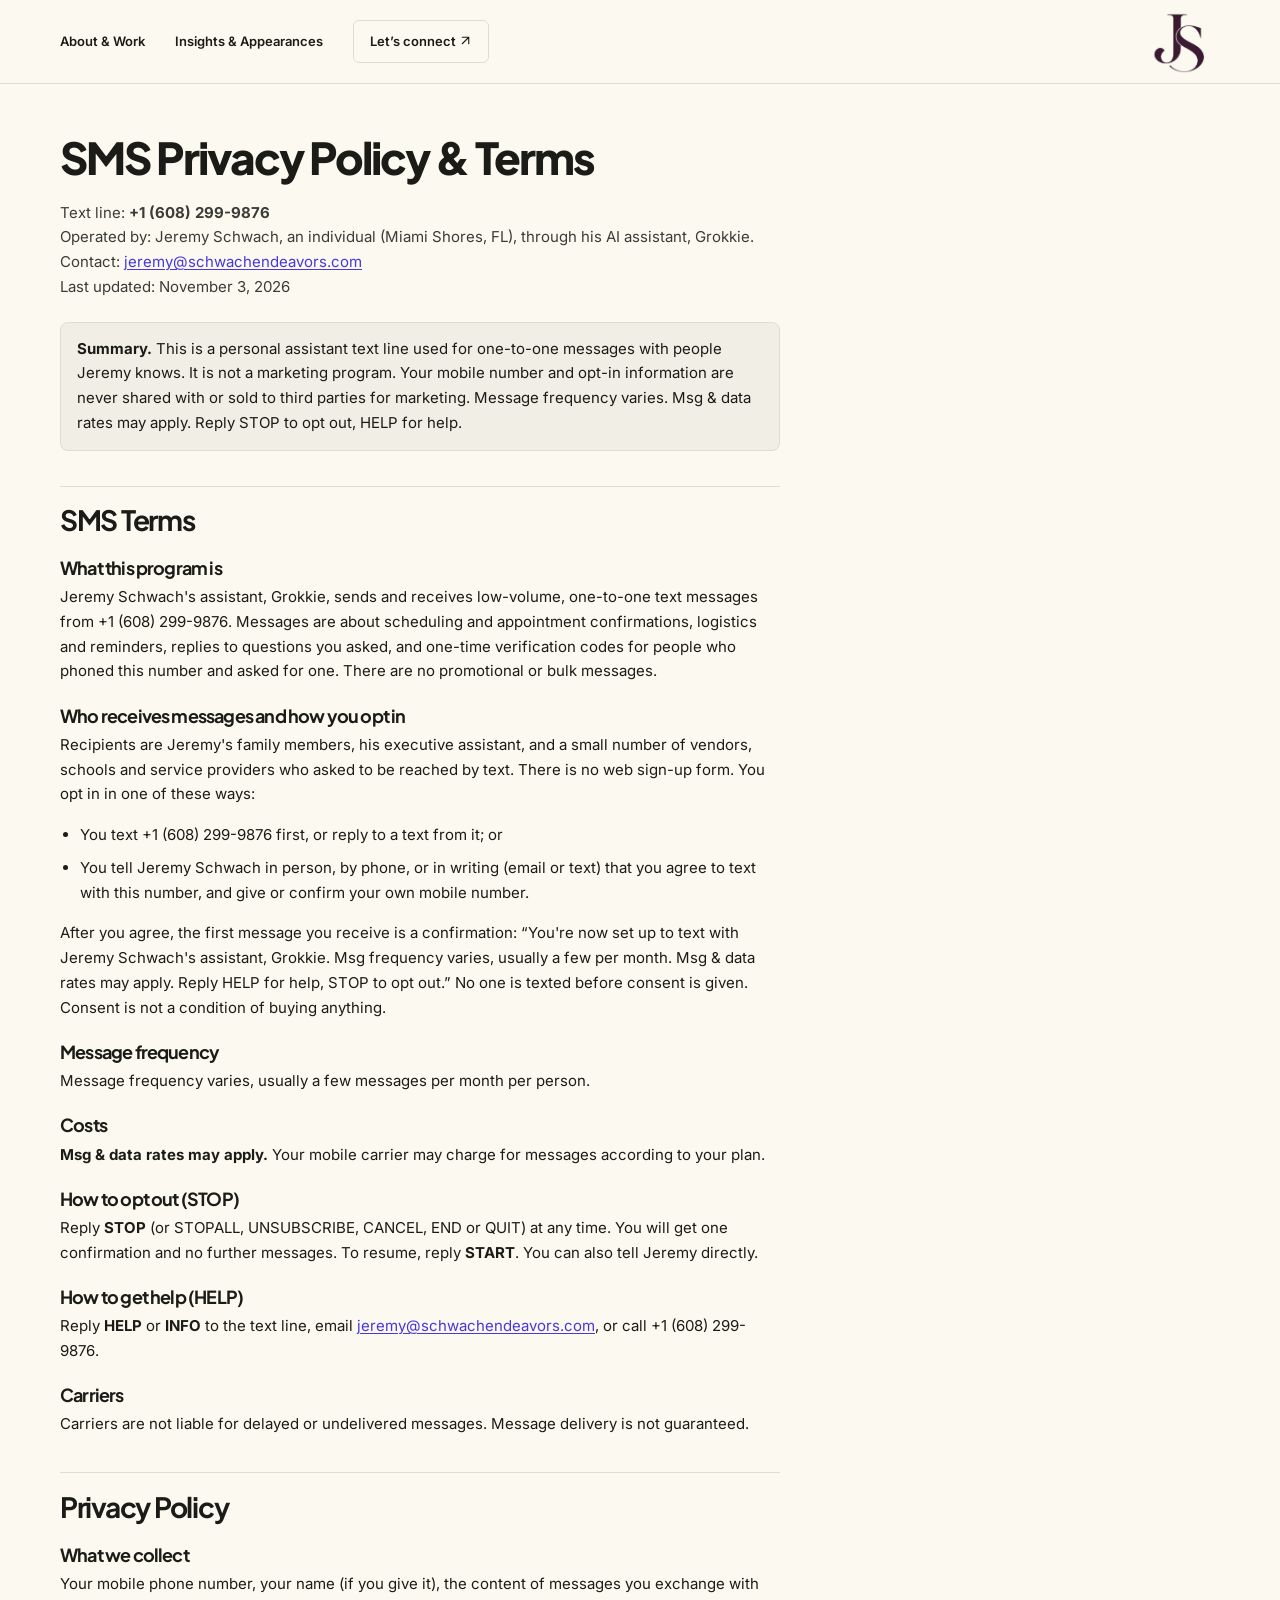
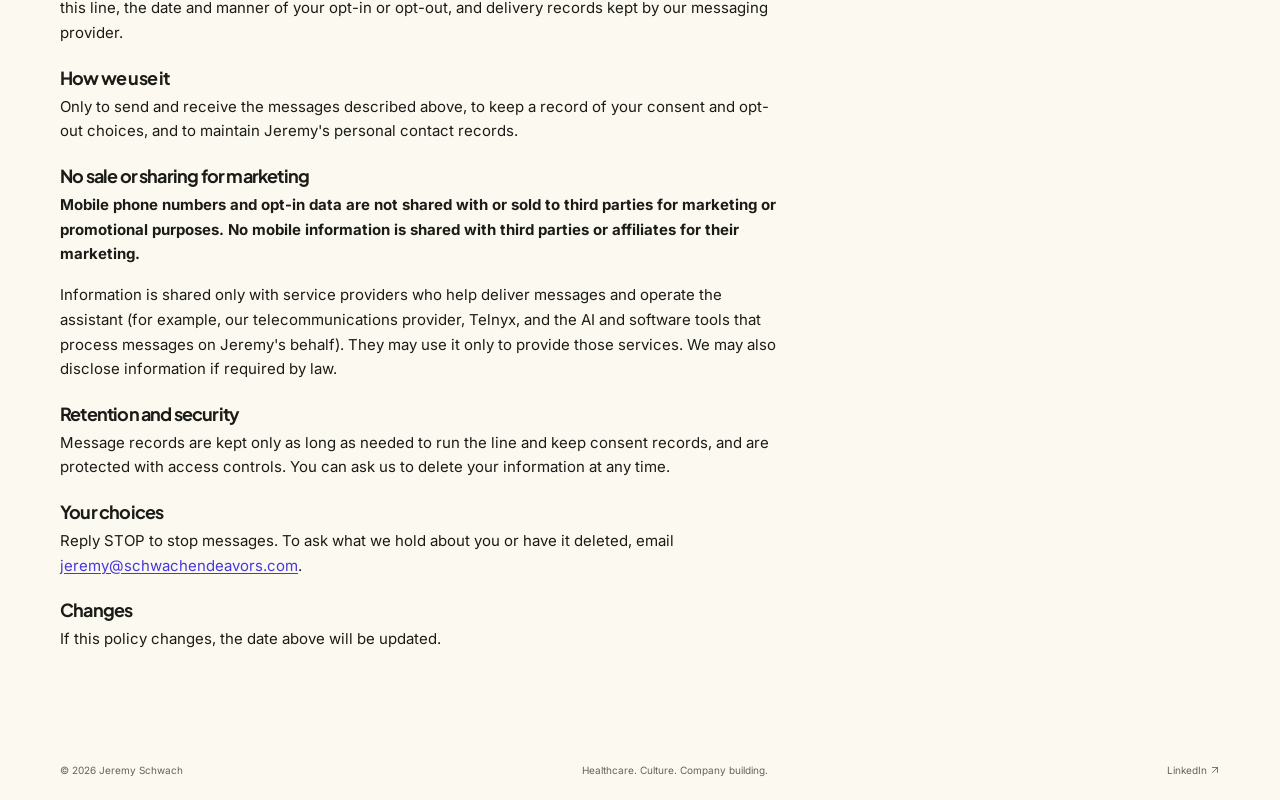
==== sms/index.html @ e3484eae "Add the SMS privacy policy and terms page. Serve the 10DLC policy at /sms/ with the #terms and #priv" ====
<!doctype html>
<html lang="en">
<head>
<meta charset="utf-8">
<meta name="viewport" content="width=device-width, initial-scale=1">
<title>SMS Privacy Policy &amp; Terms | Jeremy Schwach</title>
<meta name="description" content="SMS privacy policy and terms for Jeremy Schwach’s personal assistant text line.">
<meta name="robots" content="index,follow">
<link rel="icon" type="image/svg+xml" href="../favicon.svg">
<link rel="apple-touch-icon" href="../images/JS-classic.png">
<link rel="preconnect" href="https://fonts.googleapis.com">
<link rel="preconnect" href="https://fonts.gstatic.com" crossorigin>
<link href="https://fonts.googleapis.com/css2?family=Plus+Jakarta+Sans:wght@400;500;600;700;800&family=Inter:wght@400;500;600;700&display=swap" rel="stylesheet">
<link rel="stylesheet" href="../assets/styles.css">
<link rel="canonical" href="https://jeremyschwach.com/sms/">
<style>
.legal { width:min(720px,calc(100% - 80px)); margin-left:max(40px,calc((100% - 1160px) / 2)); margin-right:auto; padding-block:48px 72px; }
.legal h1 { font-size:clamp(32px,4vw,44px); margin-bottom:18px; }
.legal h2 { font-size:clamp(22px,2.4vw,28px); margin-top:2.2rem; padding-top:1.1rem; border-top:1px solid var(--line); }
.legal h3 { font-size:18px; margin:1.35rem 0 .4rem; }
.legal .meta { color:#3b3c38; }
.legal a { color:var(--purple); text-decoration:underline; text-underline-offset:2px; }
.legal .box { background:var(--soft); border:1px solid var(--line); border-radius:8px; padding:14px 16px; margin:22px 0 8px; }
.legal ul { margin:0 0 16px; padding-left:1.25rem; }
.legal li { margin:0 0 8px; }
@media(max-width:700px) {
  .legal { width:calc(100% - 36px); margin-inline:auto; padding-block:32px 56px; }
  .legal h1 { font-size:32px; }
  .legal h3 { font-size:17px; }
}
</style>
</head>
<body>
<a class="skip" href="#main">Skip to content</a>
<header class="header">
<nav class="wrap nav" aria-label="Main navigation">
<a class="wordmark" href="../index.html" aria-label="Jeremy Schwach — home"><img class="brand-monogram" src="../images/JS-classic.png" alt="JS monogram" width="60" height="51"></a>
<div class="nav-links">
<a href="../index.html">About &amp; Work</a>
<a href="../insights.html">Insights &amp; Appearances</a>
<a class="nav-contact" href="../index.html#contact">Let’s connect <span aria-hidden="true"><svg class="arrow-icon" aria-hidden="true" viewBox="0 0 20 20" fill="none"><path d="M5 15 15 5M5 5h10v10" stroke="currentColor" stroke-width="1.7" stroke-linecap="round" stroke-linejoin="round"/></svg></span></a>
</div>
</nav>
</header>
<main id="main">
<article class="legal">
<h1>SMS Privacy Policy &amp; Terms</h1>
<p class="meta">Text line: <strong>+1 (608) 299-9876</strong><br>
Operated by: Jeremy Schwach, an individual (Miami Shores, FL), through his AI assistant, Grokkie.<br>
Contact: <a href="mailto:jeremy@schwachendeavors.com">jeremy@schwachendeavors.com</a><br>
Last updated: November 3, 2026</p>

<div class="box"><strong>Summary.</strong> This is a personal assistant text line used for one-to-one messages with people Jeremy knows. It is not a marketing program. Your mobile number and opt-in information are never shared with or sold to third parties for marketing. Message frequency varies. Msg &amp; data rates may apply. Reply STOP to opt out, HELP for help.</div>

<h2 id="terms">SMS Terms</h2>
<h3>What this program is</h3>
<p>Jeremy Schwach's assistant, Grokkie, sends and receives low-volume, one-to-one text messages from +1 (608) 299-9876. Messages are about scheduling and appointment confirmations, logistics and reminders, replies to questions you asked, and one-time verification codes for people who phoned this number and asked for one. There are no promotional or bulk messages.</p>
<h3>Who receives messages and how you opt in</h3>
<p>Recipients are Jeremy's family members, his executive assistant, and a small number of vendors, schools and service providers who asked to be reached by text. There is no web sign-up form. You opt in in one of these ways:</p>
<ul>
<li>You text +1 (608) 299-9876 first, or reply to a text from it; or</li>
<li>You tell Jeremy Schwach in person, by phone, or in writing (email or text) that you agree to text with this number, and give or confirm your own mobile number.</li>
</ul>
<p>After you agree, the first message you receive is a confirmation: &ldquo;You're now set up to text with Jeremy Schwach's assistant, Grokkie. Msg frequency varies, usually a few per month. Msg &amp; data rates may apply. Reply HELP for help, STOP to opt out.&rdquo; No one is texted before consent is given. Consent is not a condition of buying anything.</p>
<h3>Message frequency</h3>
<p>Message frequency varies, usually a few messages per month per person.</p>
<h3>Costs</h3>
<p><strong>Msg &amp; data rates may apply.</strong> Your mobile carrier may charge for messages according to your plan.</p>
<h3>How to opt out (STOP)</h3>
<p>Reply <strong>STOP</strong> (or STOPALL, UNSUBSCRIBE, CANCEL, END or QUIT) at any time. You will get one confirmation and no further messages. To resume, reply <strong>START</strong>. You can also tell Jeremy directly.</p>
<h3>How to get help (HELP)</h3>
<p>Reply <strong>HELP</strong> or <strong>INFO</strong> to the text line, email <a href="mailto:jeremy@schwachendeavors.com">jeremy@schwachendeavors.com</a>, or call +1 (608) 299-9876.</p>
<h3>Carriers</h3>
<p>Carriers are not liable for delayed or undelivered messages. Message delivery is not guaranteed.</p>

<h2 id="privacy">Privacy Policy</h2>
<h3>What we collect</h3>
<p>Your mobile phone number, your name (if you give it), the content of messages you exchange with this line, the date and manner of your opt-in or opt-out, and delivery records kept by our messaging provider.</p>
<h3>How we use it</h3>
<p>Only to send and receive the messages described above, to keep a record of your consent and opt-out choices, and to maintain Jeremy's personal contact records.</p>
<h3>No sale or sharing for marketing</h3>
<p><strong>Mobile phone numbers and opt-in data are not shared with or sold to third parties for marketing or promotional purposes. No mobile information is shared with third parties or affiliates for their marketing.</strong></p>
<p>Information is shared only with service providers who help deliver messages and operate the assistant (for example, our telecommunications provider, Telnyx, and the AI and software tools that process messages on Jeremy's behalf). They may use it only to provide those services. We may also disclose information if required by law.</p>
<h3>Retention and security</h3>
<p>Message records are kept only as long as needed to run the line and keep consent records, and are protected with access controls. You can ask us to delete your information at any time.</p>
<h3>Your choices</h3>
<p>Reply STOP to stop messages. To ask what we hold about you or have it deleted, email <a href="mailto:jeremy@schwachendeavors.com">jeremy@schwachendeavors.com</a>.</p>
<h3>Changes</h3>
<p>If this policy changes, the date above will be updated.</p>
</article>
</main>
<footer class="wrap footer">
<span>© 2026 Jeremy Schwach</span>
<span>Healthcare. Culture. Company building.</span>
<a href="https://linkedin.com/in/jeremy-schwach" target="_blank" rel="noopener noreferrer">LinkedIn <svg class="arrow-icon" aria-hidden="true" viewBox="0 0 20 20" fill="none"><path d="M5 15 15 5M5 5h10v10" stroke="currentColor" stroke-width="1.7" stroke-linecap="round" stroke-linejoin="round"/></svg></a>
</footer>
</body>
</html>
---- assets/styles.css ----
:root {
  --bg:#fbf9f0;
  --ink:#1b1c17;
  --muted:#63635f;
  --purple:#4837dd;
  --line:#deddd4;
  --soft:#f0eee5;
  --white:#fff;
  --cyan:#c7f4f0
}
* {
  box-sizing:border-box
}
html {
  scroll-behavior:smooth;
  scroll-padding-top:100px
}
body {
  margin:0;
  background:var(--bg);
  color:var(--ink);
  font:15px/1.65 Inter,Arial,sans-serif
}
h1,h2,h3,.wordmark {
  font-family:'Plus Jakarta Sans',Arial,sans-serif;
  line-height:1.15;
  letter-spacing:-.045em;
  margin:0
}
h1 {
  font-size:clamp(42px,4.6vw,65px);
  font-weight:800
}
h2 {
  font-size:clamp(29px,3vw,38px);
  font-weight:700
}
h3 {
  font-size:23px
}
p {
  margin:0 0 16px
}
a {
  color:inherit;
  text-decoration:none
}
button,input,textarea {
  font:inherit
}
button,a,input,textarea,summary {
  -webkit-tap-highlight-color:transparent
}
a:hover {
  color:var(--purple)
}
:focus-visible {
  outline:3px solid #6855f6;
  outline-offset:5px
}
button {
  cursor:pointer
}
img {
  max-width:100%;
  display:block
}
figure {
  margin:0
}
[hidden] {
  display:none!important
}
.wrap {
  width:min(1160px,calc(100% - 80px));
  margin-inline:auto
}
.header {
  position:sticky;
  top:0;
  background:rgba(251,249,240,.96);
  border-bottom:1px solid var(--line);
  z-index:20;
  backdrop-filter:blur(14px)
}
.nav {
  display:flex;
  align-items:center;
  justify-content:space-between;
  min-height:83px;
  gap:20px
}
.wordmark {
  font-size:21px;
  font-weight:800;
  white-space:nowrap
}
.wordmark span {
  color:var(--purple)
}
.nav-links {
  display:flex;
  gap:30px;
  align-items:center;
  font-size:13px;
  font-weight:600
}
.nav-links a {
  padding:10px 0
}
.nav-links [aria-current] {
  color:var(--purple)
}
.nav-links .nav-contact {
  border:1px solid var(--line);
  padding:10px 16px;
  border-radius:6px
}
.eyebrow {
  text-transform:uppercase;
  letter-spacing:.13em;
  font-size:10px;
  line-height:1.5;
  font-weight:700;
  color:var(--purple);
  margin-bottom:15px
}
.hero {
  display:grid;
  grid-template-columns:1.45fr 1fr;
  gap:68px;
  align-items:center;
  padding-top:44px;
  padding-bottom:36px
}
.hero h1 span,.media-intro h1 span {
  color:var(--purple)
}
.hero-sub {
  font-size:20px;
  line-height:1.5;
  max-width:530px;
  margin-top:22px;
  color:#3b3c38
}
.hero-note {
  max-width:480px;
  color:var(--muted);
  font-size:14px
}
.hero-actions {
  display:flex;
  align-items:center;
  gap:25px;
  margin-top:26px
}
.button {
  display:inline-flex;
  align-items:center;
  justify-content:center;
  gap:20px;
  background:var(--purple);
  color:#fff;
  border:0;
  border-radius:6px;
  padding:13px 19px;
  font-size:13px;
  font-weight:600;
  white-space:nowrap;
  min-height:46px
}
.button:hover {
  background:#3726bf;
  color:#fff
}
.button:disabled {
  opacity:.6;
  cursor:wait
}
.text-link {
  font-size:13px;
  font-weight:600
}
.portrait {
  position:relative
}
.portrait img {
  width:100%;
  height:395px;
  object-fit:cover;
  object-position:center 36%;
  border-radius:8px
}
.portrait figcaption {
  font-size:10px;
  letter-spacing:.06em;
  color:var(--muted);
  padding-top:9px
}
.stats {
  display:grid;
  grid-template-columns:repeat(3,1fr);
  border-block:1px solid var(--line);
  padding-block:21px
}
.stats div {
  display:flex;
  align-items:center;
  gap:15px;
  padding-inline:30px;
  border-right:1px solid var(--line)
}
.stats div:first-child {
  padding-left:0
}
.stats div:last-child {
  border:0
}
.stats strong {
  font-family:'Plus Jakarta Sans',Arial,sans-serif;
  font-size:34px;
  letter-spacing:-.05em;
  line-height:1.2
}
.stats span {
  font-size:12px;
  color:var(--muted)
}
.section {
  padding-block:48px
}
.about {
  display:grid;
  grid-template-columns:1fr 1.15fr;
  gap:80px
}
.about-copy {
  font-size:14px;
  color:var(--muted)
}
.about-copy p:last-child {
  margin-bottom:0
}
.work-section {
  background:var(--soft);
  border-block:1px solid var(--line)
}
.section-heading {
  display:flex;
  justify-content:space-between;
  align-items:end;
  gap:30px;
  margin-bottom:25px
}
.section-heading p:not(.eyebrow) {
  font-size:13px;
  color:var(--muted);
  margin:0
}
.section-heading .eyebrow {
  margin-bottom:8px
}
.work-grid {
  display:grid;
  grid-template-columns:1fr 1fr;
  gap:22px
}
.work-card {
  background:var(--bg);
  border:1px solid var(--line);
  border-radius:8px;
  overflow:hidden
}
.work-card>img {
  width:100%;
  height:205px;
  object-fit:cover
}
.work-body {
  padding:24px
}
.card-top {
  display:flex;
  align-items:center;
  justify-content:space-between;
  gap:12px;
  font-size:10px;
  color:var(--muted)
}
.card-top .eyebrow {
  margin:0
}
.tag {
  background:#e9e4ff;
  color:var(--purple);
  padding:3px 8px;
  border-radius:3px;
  font-size:10px;
  white-space:nowrap
}
.work-body h3 {
  margin:15px 0 12px
}
.work-body p {
  font-size:13px;
  color:var(--muted);
  line-height:1.7
}
.work-proof {
  border-top:1px solid var(--line);
  padding-top:14px;
  display:flex;
  flex-direction:column;
  gap:3px
}
.work-proof strong {
  font-size:16px
}
.work-proof span {
  font-size:11px;
  color:var(--muted)
}
.career {
  border-top:1px solid #d3d1c7;
  margin-top:25px;
  padding-top:20px
}
.career summary {
  cursor:pointer;
  font-weight:600;
  font-size:13px
}
.career summary span {
  margin-left:16px;
  font-weight:400;
  color:var(--muted);
  font-size:12px
}
.timeline {
  display:grid;
  grid-template-columns:1fr 1fr 1.4fr;
  gap:30px;
  padding-top:25px
}
.timeline span {
  color:var(--purple);
  font-size:11px
}
.timeline h3 {
  font-size:18px;
  margin:7px 0
}
.timeline p {
  font-size:12px;
  color:var(--muted);
  margin:0
}
.beyond-grid {
  display:grid;
  grid-template-columns:repeat(3,1fr);
  gap:20px
}
.beyond-card {
  border:1px solid var(--line);
  border-radius:7px;
  padding:23px
}
.card-number {
  font-size:10px;
  text-transform:uppercase;
  letter-spacing:.1em;
  color:var(--purple)
}
.beyond-card h3 {
  margin:17px 0 14px
}
.beyond-card p {
  font-size:12px;
  color:var(--muted)
}
.company-list {
  list-style:none;
  margin:20px 0 0;
  padding:0
}
.company-list li {
  border-top:1px solid var(--line);
  padding:10px 0;
  display:flex;
  flex-direction:column;
  gap:2px
}
.company-list li:last-child {
  padding-bottom:0
}
.company-list a {
  font-size:12px;
  font-weight:600
}
.company-list span {
  font-size:10px;
  color:var(--muted)
}
.speaking-card {
  background:var(--cyan);
  border-color:transparent;
  display:flex;
  flex-direction:column
}
.speaking-card img {
  height:115px;
  width:100%;
  object-fit:cover;
  border-radius:4px;
  margin:0 0 16px
}
.speaking-card .text-link {
  margin-top:auto
}
.latest {
  padding-top:0
}
.featured-strip {
  display:flex;
  align-items:center;
  gap:25px;
  border:1px solid var(--line);
  border-radius:7px;
  padding:24px
}
.featured-strip:hover {
  border-color:var(--purple)
}
.play {
  background:#e9e4ff;
  color:var(--purple);
  height:68px;
  width:68px;
  display:grid;
  place-items:center;
  border-radius:50%;
  flex-shrink:0;
  font-size:19px
}
.featured-strip .eyebrow {
  font-size:9px
}
.featured-strip h3 {
  font-size:22px;
  margin:7px 0
}
.featured-strip p {
  color:var(--muted);
  font-size:12px;
  margin:0
}
.strip-arrow {
  font-size:26px;
  margin-left:auto
}
.contact {
  background:#20211e;
  color:var(--bg)
}
.contact-grid {
  display:grid;
  grid-template-columns:1fr 1.1fr;
  gap:75px
}
.contact .eyebrow {
  color:#b4aafa
}
.contact h2 {
  font-size:36px;
  margin-bottom:17px
}
.contact p {
  max-width:380px;
  font-size:13px;
  color:#c0c1bb
}
.contact .text-link {
  color:#c5bcff
}
.form-row {
  display:grid;
  grid-template-columns:1fr 1fr;
  gap:15px
}
form label {
  font-size:11px;
  display:block;
  margin-bottom:12px
}
form label span {
  color:#bbb
}
form input,form textarea {
  display:block;
  width:100%;
  background:#2e2f2a;
  border:1px solid #565750;
  border-radius:4px;
  color:#fff;
  padding:9px 11px;
  margin-top:6px;
  resize:vertical
}
form textarea {
  min-height:80px
}
.form-bottom {
  display:flex;
  align-items:center;
  gap:16px
}
.form-bottom p {
  font-size:11px;
  margin:0;
  line-height:1.5
}
.footer {
  display:flex;
  justify-content:space-between;
  gap:20px;
  padding-block:22px;
  font-size:10px;
  color:var(--muted)
}
.media-intro {
  padding-block:49px 34px
}
.media-intro h1 {
  font-size:61px
}
.media-intro>p:last-child {
  color:var(--muted);
  margin:20px 0 0;
  font-size:15px
}
.media-section {
  padding-bottom:45px
}
.filter-bar {
  display:flex;
  align-items:center;
  justify-content:space-between;
  gap:20px;
  border-block:1px solid var(--line);
  padding-block:17px
}
.filters {
  display:flex;
  gap:6px;
  flex-wrap:wrap
}
.filters button {
  background:transparent;
  border:1px solid transparent;
  border-radius:5px;
  padding:9px 14px;
  min-height:40px;
  font-size:12px;
  color:var(--muted)
}
.filters button:hover {
  background:var(--soft)
}
.filters button[aria-pressed=true] {
  background:var(--ink);
  color:var(--bg)
}
.search-label input {
  background:transparent;
  border:1px solid var(--line);
  border-radius:5px;
  padding:10px 12px;
  width:215px;
  font-size:12px
}
.result-count {
  font-size:11px;
  color:var(--muted);
  margin:18px 0
}
.media-grid {
  display:grid;
  grid-template-columns:repeat(3,1fr);
  gap:20px
}
.media-card {
  border:1px solid var(--line);
  border-radius:7px;
  background:#fffdf7;
  padding:24px;
  display:flex;
  flex-direction:column;
  min-height:340px
}
.media-card:first-child {
  background:#e9e4ff;
  border-color:#d7cff5
}
.type-label {
  color:var(--purple);
  font-weight:700
}
.media-symbol {
  font-size:28px;
  line-height:1;
  color:var(--purple);
  font-weight:700;
  margin:28px 0 20px
}
.media-card h2 {
  font-size:22px;
  line-height:1.3;
  letter-spacing:-.035em;
  margin-bottom:14px
}
.media-card p {
  font-size:12px;
  color:var(--muted);
  margin-bottom:24px
}
.media-bottom {
  display:flex;
  justify-content:space-between;
  align-items:center;
  border-top:1px solid #d5d0df;
  padding-top:14px;
  margin-top:auto;
  font-size:10px;
  color:var(--muted)
}
.empty-state {
  text-align:center;
  padding:60px 20px;
  border:1px dashed var(--line);
  border-radius:8px
}
.empty-state h2 {
  font-size:26px;
  margin-bottom:12px
}
.empty-state p {
  color:var(--muted);
  font-size:14px
}
.media-cta {
  border-top:1px solid var(--line);
  padding-block:32px;
  display:flex;
  align-items:center;
  justify-content:space-between;
  gap:20px
}
.media-cta h2 {
  font-size:26px
}
.media-cta .eyebrow {
  margin-bottom:8px
}
.skip {
  position:fixed;
  left:12px;
  top:-100px;
  background:var(--purple);
  color:#fff;
  padding:12px;
  z-index:100
}
.skip:focus {
  top:12px
}
.sr-only {
  position:absolute;
  width:1px;
  height:1px;
  padding:0;
  margin:-1px;
  overflow:hidden;
  clip:rect(0,0,0,0);
  white-space:nowrap;
  border:0
}
@media(min-width:1450px) {
  .hero {
  gap:90px
}
.portrait img {
  height:420px
}

}
@media(max-width:1000px) {
  .wrap {
  width:calc(100% - 48px)
}
.hero {
  gap:35px
}
.hero h1 {
  font-size:47px
}
.nav-links {
  gap:18px
}
.portrait img {
  height:360px
}
.hero-actions {
  gap:15px;
  flex-wrap:wrap
}
.about {
  gap:35px
}
.beyond-card {
  padding:18px
}
.contact-grid {
  gap:35px
}
.media-grid {
  grid-template-columns:repeat(2,1fr)
}
.stats div {
  padding-inline:15px
}

}
@media(max-width:700px) {
  html {
  scroll-padding-top:110px
}
.wrap {
  width:calc(100% - 36px)
}
.nav {
  min-height:94px;
  flex-wrap:wrap;
  gap:0;
  padding-block:13px
}
.wordmark {
  font-size:20px
}
.nav-links {
  width:100%;
  gap:22px;
  font-size:11px;
  justify-content:space-between
}
.nav-links a {
  padding:7px 0 0
}
.nav-links .nav-contact {
  padding:7px 0 0;
  border:0;
  font-size:11px
}
.hero {
  grid-template-columns:1fr;
  gap:26px;
  padding-block:29px
}
.hero h1 {
  font-size:42px
}
.eyebrow {
  font-size:9px;
  margin-bottom:13px
}
.hero-sub {
  font-size:18px;
  margin-top:18px
}
.hero-note {
  font-size:13px;
  margin-bottom:0
}
.hero-actions {
  margin-top:21px;
  gap:18px
}
.hero-actions .text-link {
  font-size:12px
}
.portrait img {
  height:310px;
  object-position:center 34%
}
.portrait figcaption {
  font-size:9px
}
.stats {
  padding-block:18px
}
.stats div {
  flex-direction:column;
  align-items:start;
  gap:5px;
  padding-inline:12px
}
.stats strong {
  font-size:29px
}
.stats span {
  font-size:10px;
  line-height:1.45
}
.section {
  padding-block:32px
}
.about {
  grid-template-columns:1fr;
  gap:19px
}
.about h2 {
  font-size:28px
}
.about-copy {
  font-size:13px
}
.section-heading {
  display:block;
  margin-bottom:20px
}
.section-heading>p {
  margin-top:13px!important
}
.section-heading>.text-link {
  display:inline-block;
  margin-top:15px
}
.work-grid,.beyond-grid {
  grid-template-columns:1fr
}
.work-card>img {
  height:190px
}
.work-body {
  padding:20px
}
.work-body h3 {
  font-size:22px
}
.career summary span {
  display:block;
  margin-left:16px;
  margin-top:5px
}
.timeline {
  grid-template-columns:1fr;
  gap:19px
}
.beyond-card {
  padding:22px
}
.beyond-card p {
  font-size:13px
}
.speaking-card img {
  height:185px
}
.company-list li {
  flex-direction:row;
  justify-content:space-between;
  gap:10px
}
.company-list span {
  text-align:right
}
.latest {
  padding-top:0
}
.featured-strip {
  padding:20px;
  gap:15px
}
.play {
  width:43px;
  height:43px;
  font-size:14px
}
.featured-strip h3 {
  font-size:18px
}
.strip-arrow {
  display:none
}
.contact-grid {
  grid-template-columns:1fr;
  gap:26px
}
.contact h2 {
  font-size:31px
}
.footer {
  flex-wrap:wrap;
  gap:8px;
  font-size:10px
}
.footer>span:nth-child(2) {
  display:none
}
.footer a {
  margin-left:auto
}
.media-intro {
  padding-block:31px 25px
}
.media-intro h1 {
  font-size:45px
}
.media-intro>p:last-child {
  font-size:13px
}
.media-intro br:last-child {
  display:none
}
.filter-bar {
  flex-direction:column;
  align-items:stretch;
  gap:13px
}
.filters {
  gap:3px;
  justify-content:space-between
}
.filters button {
  padding:7px 9px;
  font-size:11px
}
.search-label input {
  width:100%
}
.media-grid {
  grid-template-columns:1fr
}
.media-card {
  min-height:290px;
  padding:22px
}
.media-symbol {
  margin:22px 0 17px
}
.media-card h2 {
  font-size:23px
}
.media-cta {
  align-items:start;
  flex-direction:column
}
.media-cta h2 {
  font-size:25px
}
.media-section {
  padding-bottom:30px
}

}
@media(prefers-reduced-motion:reduce) {
  html {
  scroll-behavior:auto
}

}

/* Keep the compact navigation and large headings usable on narrow phones. */
@media (max-width: 380px) {
  .nav-links { gap: 10px; font-size: 10px; }
  .nav-links .nav-contact { font-size: 10px; }
  .hero h1 { font-size: 35px; }
  .media-intro h1 { font-size: 39px; }
  .hero-actions { gap: 12px; }
}
@media (max-width: 700px) {
  form input, form textarea, .search-label input { font-size: 16px; }
}
.arrow-icon { width: 1em; height: 1em; display: inline-block; vertical-align: -0.12em; flex-shrink: 0; }
.play:empty::before { content: ''; width: 0; height: 0; border-top: 8px solid transparent; border-bottom: 8px solid transparent; border-left: 12px solid currentColor; margin-left: 3px; }
.career-photo { width:100%; height:190px; object-fit:cover; border-radius:6px; margin-bottom:16px; }
.career-photo-northwell { object-position:50% 58%; }
.career-photo-madbus { object-position:50% 28%; }
.timeline { grid-template-columns:repeat(3,1fr); }
.work-body .card-top { align-items:flex-start; }
.work-body .card-top .eyebrow { max-width:75%; }
.company-logo { display:block; width:100%; height:32px; object-fit:contain; object-position:left center; margin-bottom:7px; }
.company-list a.company-brand { display:block; max-width:150px; }
.company-list a.company-brand .brand-name { color:var(--ink); font-size:11px; }
.media-image { width:calc(100% + 48px); max-width:none; height:185px; object-fit:cover; margin:-24px -24px 20px; border-radius:7px 7px 0 0; background:#eae8df; }
.media-image.contain { object-fit:contain; background:#fff; }
.media-card:has(.media-image) .media-symbol { display:none; }
.media-card .card-top { align-items:flex-start; margin-bottom:18px; }
.media-card .card-top>span:last-child { text-align:right; }
.media-card .media-bottom { gap:15px; }
@media(max-width:700px){ .timeline{grid-template-columns:1fr}.career-photo{height:230px}.company-list li{align-items:center}.company-list li>span{max-width:160px}.media-image{width:calc(100% + 44px);margin:-22px -22px 20px;height:190px}.company-logo{height:34px} }
/* Color and artwork distinguish writing, conversations and appearances. */
.media-intro { position:relative; }
.media-intro::after { content:''; position:absolute; width:240px; height:180px; right:25px; top:44px; border-radius:54% 46% 40% 60%; background:linear-gradient(140deg,#e9e4ff,#c7f4f0); z-index:-1; transform:rotate(-15deg); }
.media-card { background:#fffdf7; overflow:hidden; }
.media-card:first-child { background:#f0ecff; }
.media-card[data-type="speaking"] { background:#f0f8f5; border-color:#d5e5df; }
.media-card[data-type="writing"] { background:#fffaf1; border-color:#e8dfcd; }
.media-card[data-type="speaking"] .type-label { color:#226754; }
.media-card[data-type="writing"] .type-label { color:#8a5926; }
.media-art { position:relative; height:185px; margin:-24px -24px 20px; overflow:hidden; background:#ded7fa; }
.media-art .media-image { position:absolute; inset:0; width:100%; height:100%; margin:0; border-radius:0; object-fit:cover; }
.media-art .media-image.contain { object-fit:contain; }
.art-fallback { position:absolute; inset:0; padding:25px; display:flex; flex-direction:column; justify-content:space-between; background:linear-gradient(135deg,#ddd5ff,#b7caee); color:#33256e; }
.art-fallback>span { text-transform:uppercase; letter-spacing:.15em; font-size:10px; }
.art-fallback strong { font-family:'Plus Jakarta Sans',sans-serif; max-width:80%; font-size:24px; line-height:1.15; letter-spacing:-.04em; z-index:1; }
.art-fallback i { position:absolute; right:-25px; top:35px; width:150px; height:150px; border:26px solid #ffffff60; border-radius:50%; }
[data-type="writing"] .art-fallback { background:linear-gradient(135deg,#fae4c6,#e7cba7); color:#67441f; }
[data-type="speaking"] .art-fallback { background:linear-gradient(135deg,#c5e9dc,#93ccbe); color:#155b49; }
.appearance-note { color:var(--muted); font-size:10px; white-space:nowrap; }
@media(max-width:700px){ .media-art{margin:-22px -22px 20px;height:190px}.media-intro::after{width:150px;height:120px;right:0;top:50px;opacity:.55} }
.media-art .media-image { z-index: 2; }
.media-bottom .appearance-note { font-size:10px; color:var(--muted); }

.about h2 { font-size:clamp(25px,2.6vw,34px); line-height:1.2; }

/* Preserve the actual photos instead of cropping faces and the Mad-Bus sign. */
.career-photo-northwell, .career-photo-madbus { height:300px; object-fit:contain; object-position:center; background:#eae8df; }
.speaking-card { align-self:start; }
.speaking-card img { height:auto; object-fit:contain; }
.speaking-card .text-link { margin-top:0; }
/* The supplied square Andium asset has generous white margins around its wordmark. */
.company-brand .andium-logo-window { display:block; position:relative; width:140px; max-width:100%; height:32px; overflow:hidden; margin-bottom:7px; }
.company-logo.company-logo-andium { position:absolute; width:100%; max-width:none; height:auto; left:0; top:50%; transform:translateY(-50%); margin:0; }
.featured-thumbnail { width:200px; aspect-ratio:16/9; object-fit:contain; border-radius:5px; flex-shrink:0; background:#e9e4ff; }
@media(max-width:700px) {
  .career-photo-northwell, .career-photo-madbus { height:auto; max-height:460px; }
  .featured-strip { flex-wrap:wrap; }
  .featured-thumbnail { width:100%; }
}

.media-arrow-link { display:inline-flex; align-items:center; justify-content:center; width:44px; height:44px; flex-shrink:0; border-radius:50%; color:var(--purple); }
.media-arrow-link:hover { background:#e9e4ff; }
.media-arrow-link:focus-visible { outline:2px solid var(--purple); outline-offset:3px; }

/* A real conversation in place of the decorative header blob. */
.media-intro { display:grid; grid-template-columns:1fr 1fr; align-items:center; gap:40px; }
.media-intro::after { content:none; }
.insights-photo { margin:0; overflow:hidden; border-radius:36% 48% 32% 42% / 37% 32% 44% 39%; box-shadow:10px 12px 0 #e9e4ff; }
.insights-photo img { display:block; width:100%; height:auto; }
@media(max-width:700px) { .media-intro { grid-template-columns:1fr; gap:24px; }.insights-photo { width:min(100%,400px); margin:0 auto; } }

/* Equal photo frames; scroll-driven reveal has no timer or forced scrolling. */
.career .career-photo { height:300px; max-height:none; object-fit:contain; object-position:center; background:#eae8df; }
.career { overflow-anchor:none; }
.career .timeline { overflow:hidden; box-sizing:border-box; }

/* The early chapters advance right-to-left on desktop, top-to-bottom on phones. */
.career .timeline { position:relative; direction:rtl; padding-top:55px; perspective:1000px; }
.timeline::before { content:''; position:absolute; top:33px; right:0; left:0; height:2px; background:var(--purple); transform:scaleX(var(--track-progress,1)); transform-origin:right; }
.timeline::after { content:''; position:absolute; top:28px; left:2px; width:10px; height:10px; border-left:2px solid var(--purple); border-bottom:2px solid var(--purple); transform:rotate(45deg); opacity:var(--track-progress,1); }
.timeline article { direction:ltr; position:relative; transform-origin:center top; transform:translateY(calc((1 - var(--chapter-reveal,1)) * 65px)) rotateX(calc((1 - var(--chapter-reveal,1)) * -55deg)); opacity:var(--chapter-reveal,1); }
.timeline-date { display:block; position:relative; margin:0 0 16px; font-weight:600; }
.timeline-date::before { content:''; position:absolute; width:10px; height:10px; border:3px solid var(--purple); background:var(--paper,#fbf9f0); border-radius:50%; top:-29px; left:0; }
@media(max-width:700px) {
  .career .timeline { direction:ltr; padding-left:24px; padding-top:30px; }
  .timeline::before { top:30px; bottom:0; left:6px; right:auto; width:2px; height:auto; transform:scaleY(var(--track-progress,1)); transform-origin:top; }
  .timeline::after { top:auto; bottom:2px; left:2px; transform:rotate(-45deg); }
  .timeline-date::before { top:2px; left:-24px; width:8px; height:8px; border-width:2px; }
}
@media(prefers-reduced-motion:reduce) { .timeline article { transform:none; opacity:1; } }
@media(min-width:701px) { .timeline-date { text-align:center; }.timeline-date::before { left:calc(50% - 8px); } }

.media-intro-copy > .eyebrow { max-width:44ch; line-height:1.7; }

.wordmark { display:inline-flex; align-items:center; gap:8px; }
.wordmark .brand-fullname { color:var(--ink); }
.brand-monogram { width:60px; height:auto; display:block; flex-shrink:0; }
@media(max-width:700px) { .brand-monogram { width:52px; }.wordmark { gap:6px; } }

#contact { scroll-margin-top:100px; }
@media(max-width:700px) { #contact { scroll-margin-top:125px; } }

/* The chosen monogram anchors the upper-right; the introduction carries the full name. */
.wordmark { order:2; margin-left:auto; }
.nav-links { order:1; }
.brand-monogram { width:76px; }
@media(max-width:700px) {
 .nav { flex-wrap:nowrap; gap:12px; min-height:78px; padding-block:10px; }
 .nav-links { width:auto; flex:1; flex-wrap:wrap; justify-content:flex-start; gap:8px 16px; font-size:10px; }
 .nav-links .nav-contact { font-size:10px; }
 .brand-monogram { width:56px; }
 .wordmark { flex-shrink:0; }
}

.work-card > .bluetree-photo { height:auto; object-fit:contain; }

.media-intro-copy > .eyebrow { max-width:none; font-size:9px; letter-spacing:.08em; line-height:1.5; }
@media(min-width:1001px) { .media-intro-copy > .eyebrow { white-space:nowrap; } }

.stats { grid-template-columns:repeat(4,minmax(0,1fr)); }
.stats div { padding-inline:20px; gap:12px; }
.stats strong { white-space:nowrap; }
@media(max-width:1000px) { .stats div { flex-direction:column; align-items:flex-start; gap:5px; }.stats strong { font-size:30px; } }
@media(max-width:700px) { .stats { grid-template-columns:repeat(2,minmax(0,1fr)); gap:16px 0; }.stats div { padding-inline:14px; }.stats div:nth-child(odd) { padding-left:0; }.stats div:nth-child(even) { border-right:0; } }
/* Consistent company photo windows keep both card headings aligned. */
.work-card > img, .work-card > .bluetree-photo { width:100%; height:auto; aspect-ratio:16 / 9; object-fit:cover; object-position:center; }
.work-body .card-top { min-height:36px; }
.media-intro-copy > h1 { margin-bottom:20px; }
@media(max-width:700px) { .media-intro-copy > h1 { margin-bottom:18px; } }

.work-brand-logo { display:block; width:90px; max-width:100%; height:32px; object-fit:contain; object-position:right bottom; margin:0; filter:grayscale(1); opacity:.65; mix-blend-mode:multiply; grid-column:2; grid-row:1 / 3; align-self:end; justify-self:end; }

.work-brand-logo-bluetree { padding:0; background:transparent; border-radius:0; }

/* Company marks use the existing proof footer rather than a dedicated header row. */
.work-proof { display:grid; grid-template-columns:minmax(0,1fr) 90px; column-gap:16px; align-items:start; }
.work-proof > strong, .work-proof > span { grid-column:1; }

/* Keep the managed CAPTCHA readable and contained on narrow phones. */
#contact-form { min-width:0; }
#contact-form .g-recaptcha { margin-bottom:14px; }
@media(max-width:380px) {
  #contact-form .g-recaptcha { width:304px; transform:scale(.85); transform-origin:left top; margin-bottom:2px; }
}

/* A little more breathing room between chapters, with softer media cards. */
.section { padding-block:64px; }
.hero { padding-bottom:48px; }
.latest { padding-top:24px; }
.career { margin-top:34px; padding-top:26px; }
.media-intro { padding-top:60px; padding-bottom:48px; }
.media-section { padding-bottom:64px; }
.media-cta { padding-block:48px; }
.media-grid { gap:28px 24px; }
.media-card, .featured-strip {
  border-radius:20px;
  border-color:rgba(64,42,63,.13);
  box-shadow:0 4px 16px rgba(48,31,47,.035);
}
.media-card { overflow:hidden; }
.media-card .media-art { border-radius:19px 19px 0 0; }
.featured-strip .featured-thumbnail { border-radius:12px; }
@media(max-width:700px) {
  .section { padding-block:44px; }
  .hero { padding-bottom:40px; }
  .latest { padding-top:16px; }
  .career { margin-top:28px; padding-top:24px; }
  .media-intro { padding-top:40px; padding-bottom:36px; }
  .media-section { padding-bottom:44px; }
  .media-cta { padding-block:36px; }
  .media-grid { gap:24px; }
}

/* Full-width tonal chapters make each change of subject easy to see. */
.hero, .about, #advising, .latest, .media-intro, .media-section, .media-cta {
  position:relative;
  isolation:isolate;
}
.hero::before, .about::before, #advising::before, .latest::before,
.media-intro::before, .media-section::before, .media-cta::before {
  content:"";
  position:absolute;
  inset:0 calc((100% - 100vw) / 2);
  z-index:-1;
  pointer-events:none;
}
.hero::before { background:linear-gradient(120deg,#faf8f0 25%,#eee9df 100%); }
.about::before { background:linear-gradient(115deg,#f1ece3,#faf8f0 80%); }
.work-section { background:linear-gradient(145deg,#ede7dc,#f5f1e9 65%,#e9e3d8); }
#advising::before { background:linear-gradient(120deg,#faf8f1,#f0ebe2); }
.latest::before { background:linear-gradient(110deg,#eee9df,#f7f4ed); }
.contact { background:linear-gradient(120deg,#28212e,#43283f); }
.media-intro::before { background:linear-gradient(120deg,#faf8f0 15%,#ece6db); }
.media-section { padding-top:36px; }
.media-section::before { background:linear-gradient(160deg,#f8f5ee,#f1ede5 65%,#eae5db); }
.media-cta::before { background:linear-gradient(110deg,#e9e3d8,#f5f1e9); }
.latest { padding-top:48px; }
@media(min-width:701px) and (max-height:820px) {
  .section { padding-block:48px; }
  .hero { padding-block:36px; }
  .media-intro { padding-block:44px 36px; }
  .media-cta { padding-block:40px; }
}
@media(max-width:700px) {
  .latest { padding-top:40px; }
  .media-section { padding-top:28px; }
}

/* Full-bleed bands must not create horizontal scrolling beside the scrollbar. */
html, body { overflow-x:clip; }

/* Approved charcoal accents; cream cards retain their original readability. */
.work-section { background:linear-gradient(125deg,#2d3031,#414543); border-color:#454946; color:#faf8f0; }
.work-section .section-heading .eyebrow { color:#d9ceba; }
.work-section .section-heading p:not(.eyebrow), .work-section .career summary span, .work-section .timeline p { color:#deddd5; }
.work-section .work-card { color:var(--ink); }
.work-section .career { border-color:#6c706a; }
.work-section .timeline span { color:#e4d4ad; }
.media-intro::before { background:linear-gradient(125deg,#2d3031,#414543); }
.media-intro { color:#faf8f0; }
.media-intro p, .media-intro .eyebrow { color:#dfdbcf; }

.media-intro h1 span { color:#e2d4b7; }
.work-section .timeline { --purple:#d3bf90; }

.insights-photo { box-shadow:none; }

/* Laptop chapters: keep full photos and all copy, but use space more deliberately. */
.career-section { border-top:1px solid #6c706a; }
.career-section .career { margin:0; padding:0; border:0; }
@media(min-width:1001px) {
  .section { padding-block:28px; }
  .hero { padding-block:18px; }
  .stats { padding-block:15px; }
  .hero .hero-collage { max-width:430px; padding-top:10px; justify-self:end; }
  .section-heading { margin-bottom:20px; }
  .work-card { display:grid; grid-template-columns:minmax(0,1fr) 210px; gap:12px 20px; padding:22px; align-content:start; }
  .work-card > img, .work-card > .bluetree-photo { grid-column:2; grid-row:1 / 3; width:210px; height:auto; aspect-ratio:16/9; object-fit:contain; border-radius:6px; align-self:center; }
  .work-body { display:contents; }
  .work-body .card-top { grid-column:1; min-height:0; align-items:flex-start; flex-wrap:wrap; gap:5px; }
  .work-body .card-top .eyebrow { max-width:none; }
  .work-body h3 { grid-column:1; margin:0; font-size:24px; }
  .work-body > p, .work-proof { grid-column:1 / -1; margin:0; }
  .career .career-photo { height:250px; }
  .career-section { padding-block:24px; }
  #advising { padding-block:20px; }
  .beyond-card { padding:16px; }
  .beyond-card h3 { margin:10px 0; }
  .company-list { margin-top:14px; }
  .company-list li { display:grid; grid-template-columns:120px minmax(0,1fr); align-items:center; gap:12px; padding:6px 0; }
  .company-list li > span { text-align:right; }
  .company-logo { height:24px; margin-bottom:3px; }
  .company-brand .andium-logo-window { height:24px; margin-bottom:3px; }

  .speaking-card img { width:210px; max-width:100%; height:auto; align-self:center; margin-bottom:12px; }
  .latest { padding-top:32px; }
}

/* Keep the full Andium mark proportional when narrow flex rows shrink. */
.company-list a.company-brand:has(.andium-logo-window) { width:140px; max-width:100%; min-width:0; flex:0 1 140px; }
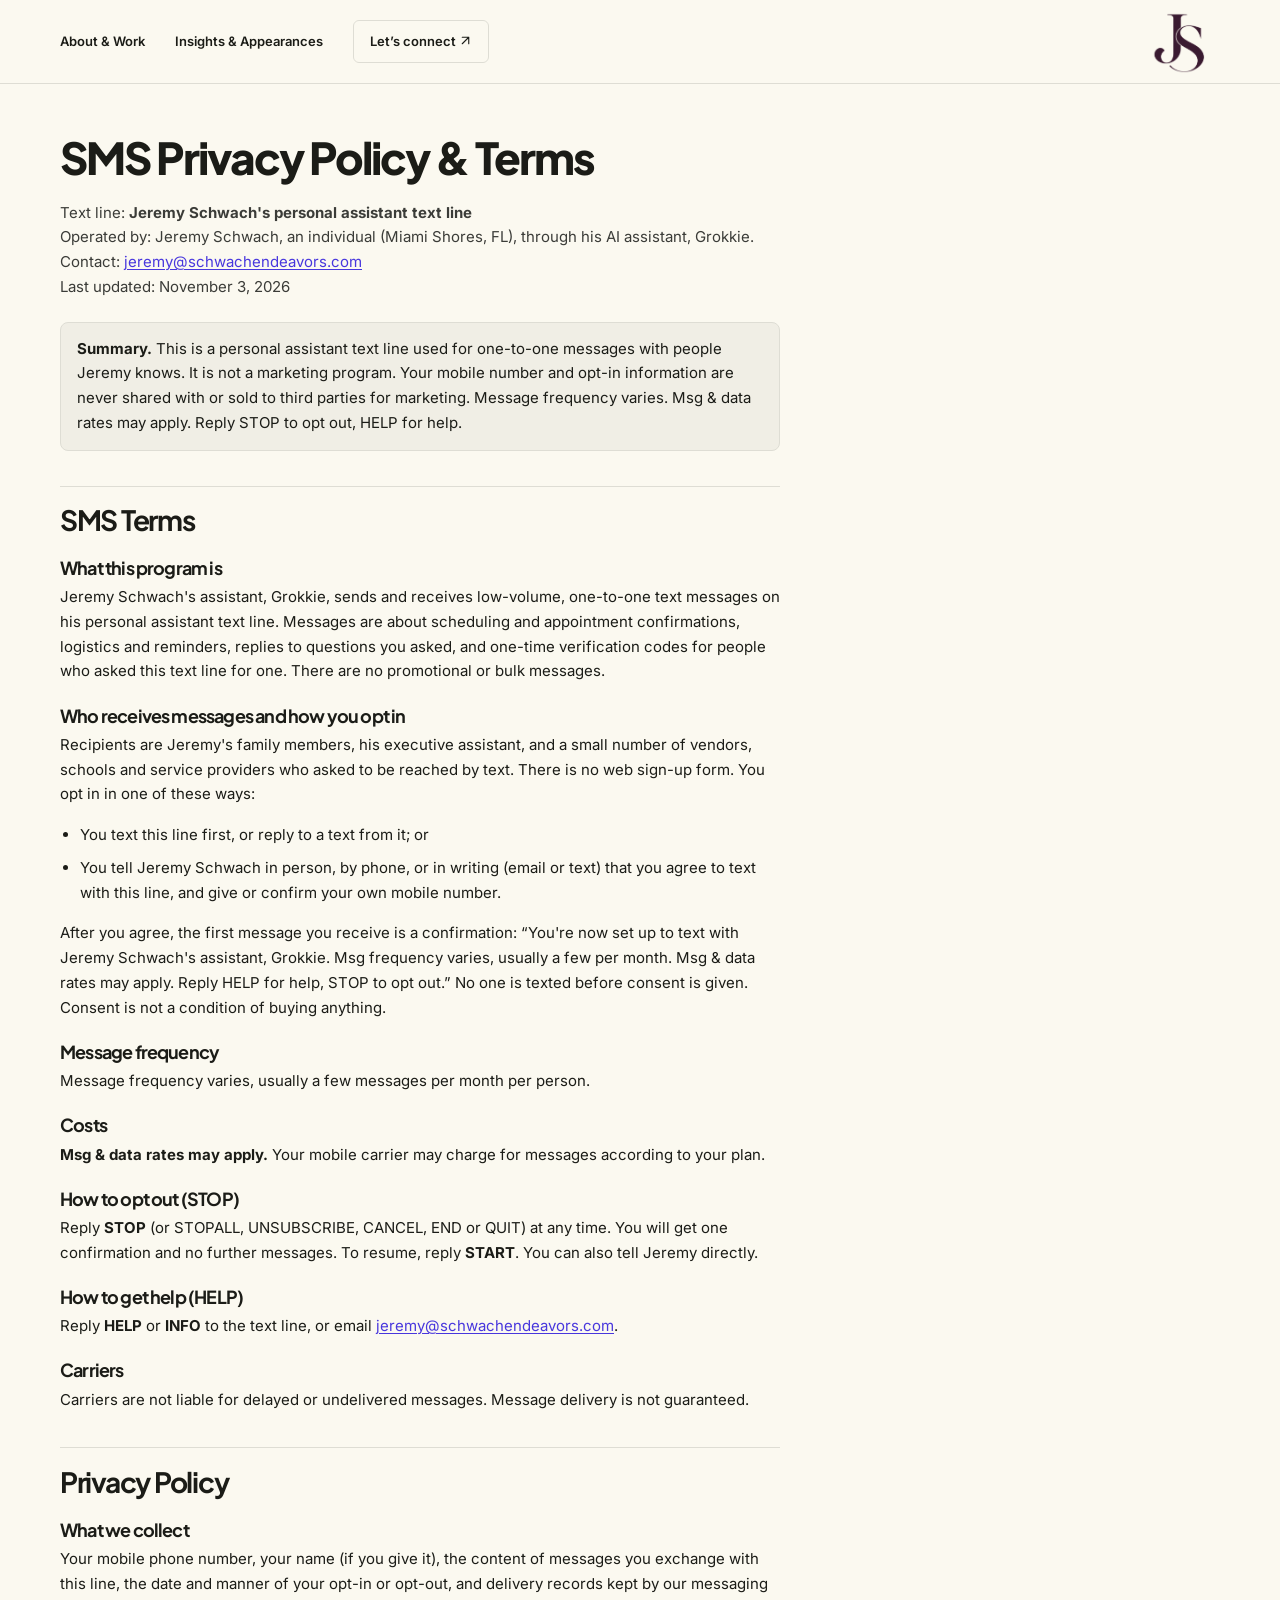
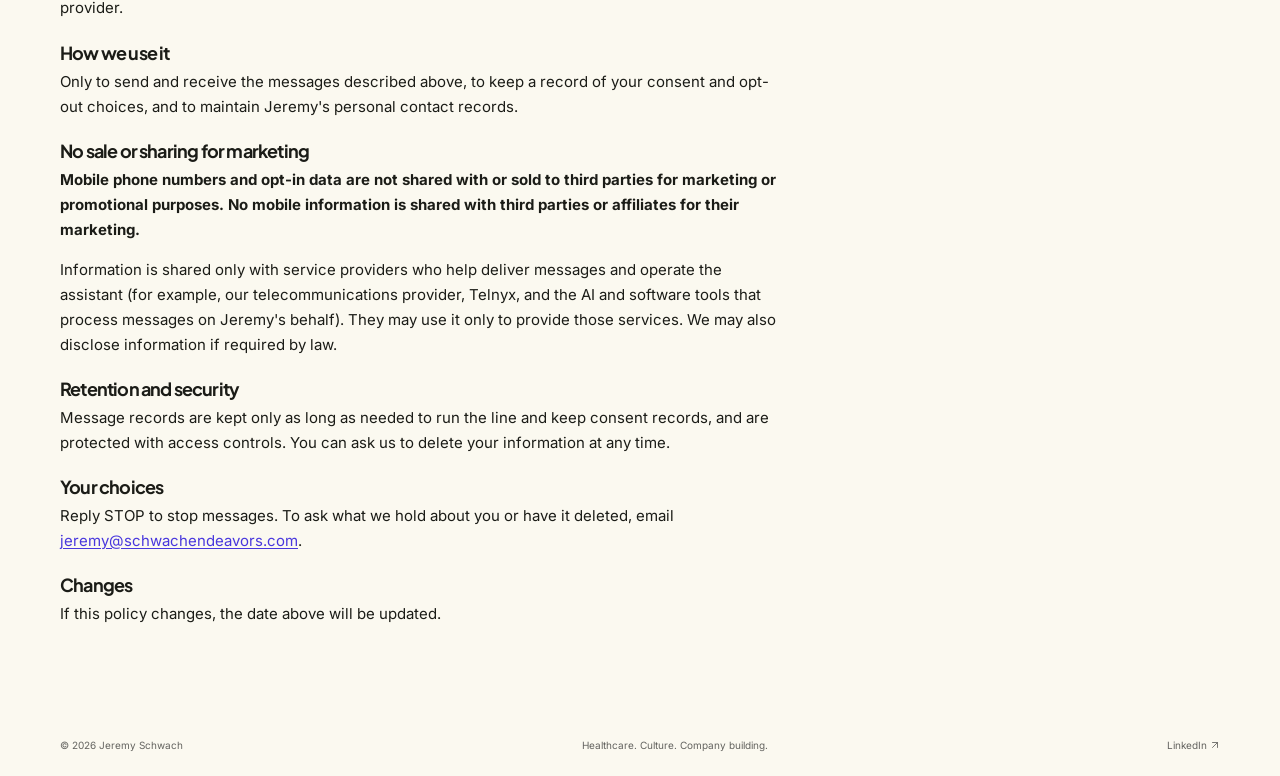
==== commit 9b0ad1cc: "Remove the phone number from the SMS policy page. Refer to Jeremy Schwach's personal assistant text " ====
--- a/sms/index.html
+++ b/sms/index.html
@@ -45,7 +45,7 @@
 <main id="main">
 <article class="legal">
 <h1>SMS Privacy Policy &amp; Terms</h1>
-<p class="meta">Text line: <strong>+1 (608) 299-9876</strong><br>
+<p class="meta">Text line: <strong>Jeremy Schwach's personal assistant text line</strong><br>
 Operated by: Jeremy Schwach, an individual (Miami Shores, FL), through his AI assistant, Grokkie.<br>
 Contact: <a href="mailto:jeremy@schwachendeavors.com">jeremy@schwachendeavors.com</a><br>
 Last updated: November 3, 2026</p>
@@ -54,12 +54,12 @@
 
 <h2 id="terms">SMS Terms</h2>
 <h3>What this program is</h3>
-<p>Jeremy Schwach's assistant, Grokkie, sends and receives low-volume, one-to-one text messages from +1 (608) 299-9876. Messages are about scheduling and appointment confirmations, logistics and reminders, replies to questions you asked, and one-time verification codes for people who phoned this number and asked for one. There are no promotional or bulk messages.</p>
+<p>Jeremy Schwach's assistant, Grokkie, sends and receives low-volume, one-to-one text messages on his personal assistant text line. Messages are about scheduling and appointment confirmations, logistics and reminders, replies to questions you asked, and one-time verification codes for people who asked this text line for one. There are no promotional or bulk messages.</p>
 <h3>Who receives messages and how you opt in</h3>
 <p>Recipients are Jeremy's family members, his executive assistant, and a small number of vendors, schools and service providers who asked to be reached by text. There is no web sign-up form. You opt in in one of these ways:</p>
 <ul>
-<li>You text +1 (608) 299-9876 first, or reply to a text from it; or</li>
-<li>You tell Jeremy Schwach in person, by phone, or in writing (email or text) that you agree to text with this number, and give or confirm your own mobile number.</li>
+<li>You text this line first, or reply to a text from it; or</li>
+<li>You tell Jeremy Schwach in person, by phone, or in writing (email or text) that you agree to text with this line, and give or confirm your own mobile number.</li>
 </ul>
 <p>After you agree, the first message you receive is a confirmation: &ldquo;You're now set up to text with Jeremy Schwach's assistant, Grokkie. Msg frequency varies, usually a few per month. Msg &amp; data rates may apply. Reply HELP for help, STOP to opt out.&rdquo; No one is texted before consent is given. Consent is not a condition of buying anything.</p>
 <h3>Message frequency</h3>
@@ -69,7 +69,7 @@
 <h3>How to opt out (STOP)</h3>
 <p>Reply <strong>STOP</strong> (or STOPALL, UNSUBSCRIBE, CANCEL, END or QUIT) at any time. You will get one confirmation and no further messages. To resume, reply <strong>START</strong>. You can also tell Jeremy directly.</p>
 <h3>How to get help (HELP)</h3>
-<p>Reply <strong>HELP</strong> or <strong>INFO</strong> to the text line, email <a href="mailto:jeremy@schwachendeavors.com">jeremy@schwachendeavors.com</a>, or call +1 (608) 299-9876.</p>
+<p>Reply <strong>HELP</strong> or <strong>INFO</strong> to the text line, or email <a href="mailto:jeremy@schwachendeavors.com">jeremy@schwachendeavors.com</a>.</p>
 <h3>Carriers</h3>
 <p>Carriers are not liable for delayed or undelivered messages. Message delivery is not guaranteed.</p>
 
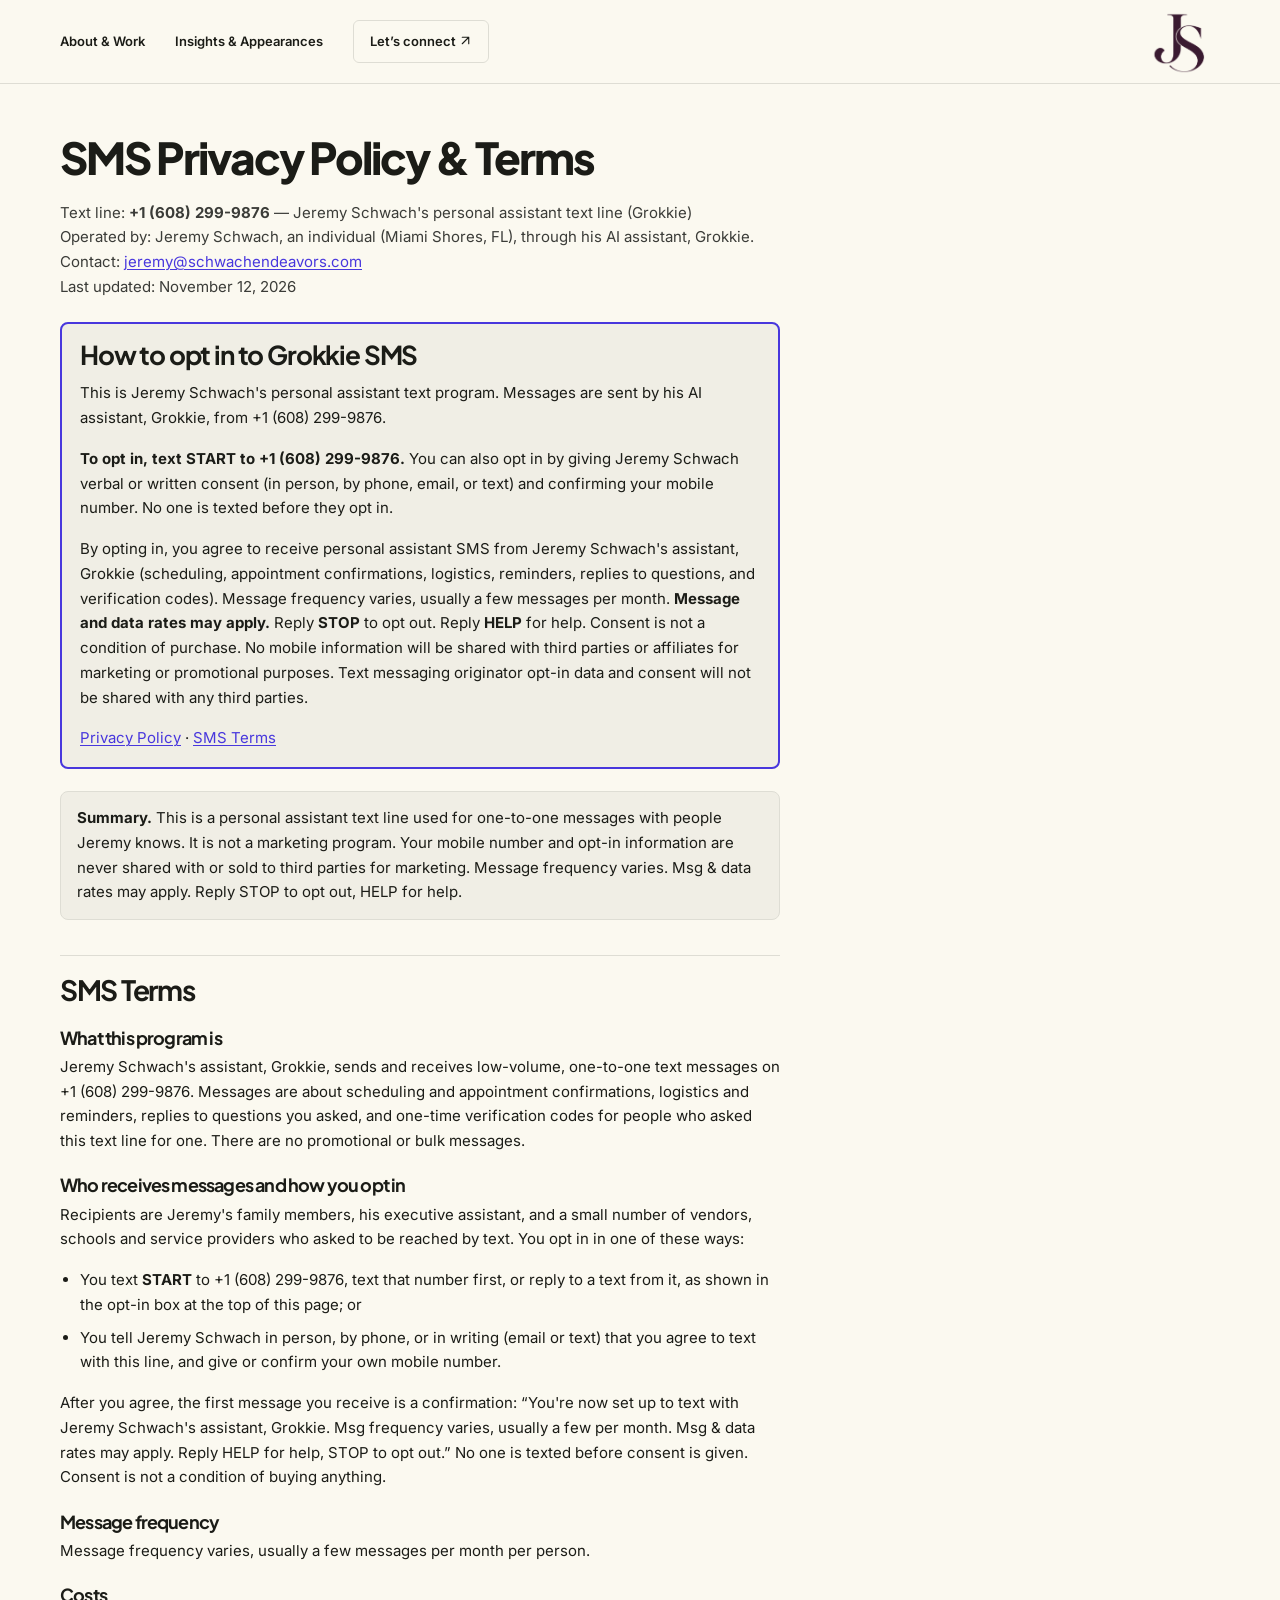
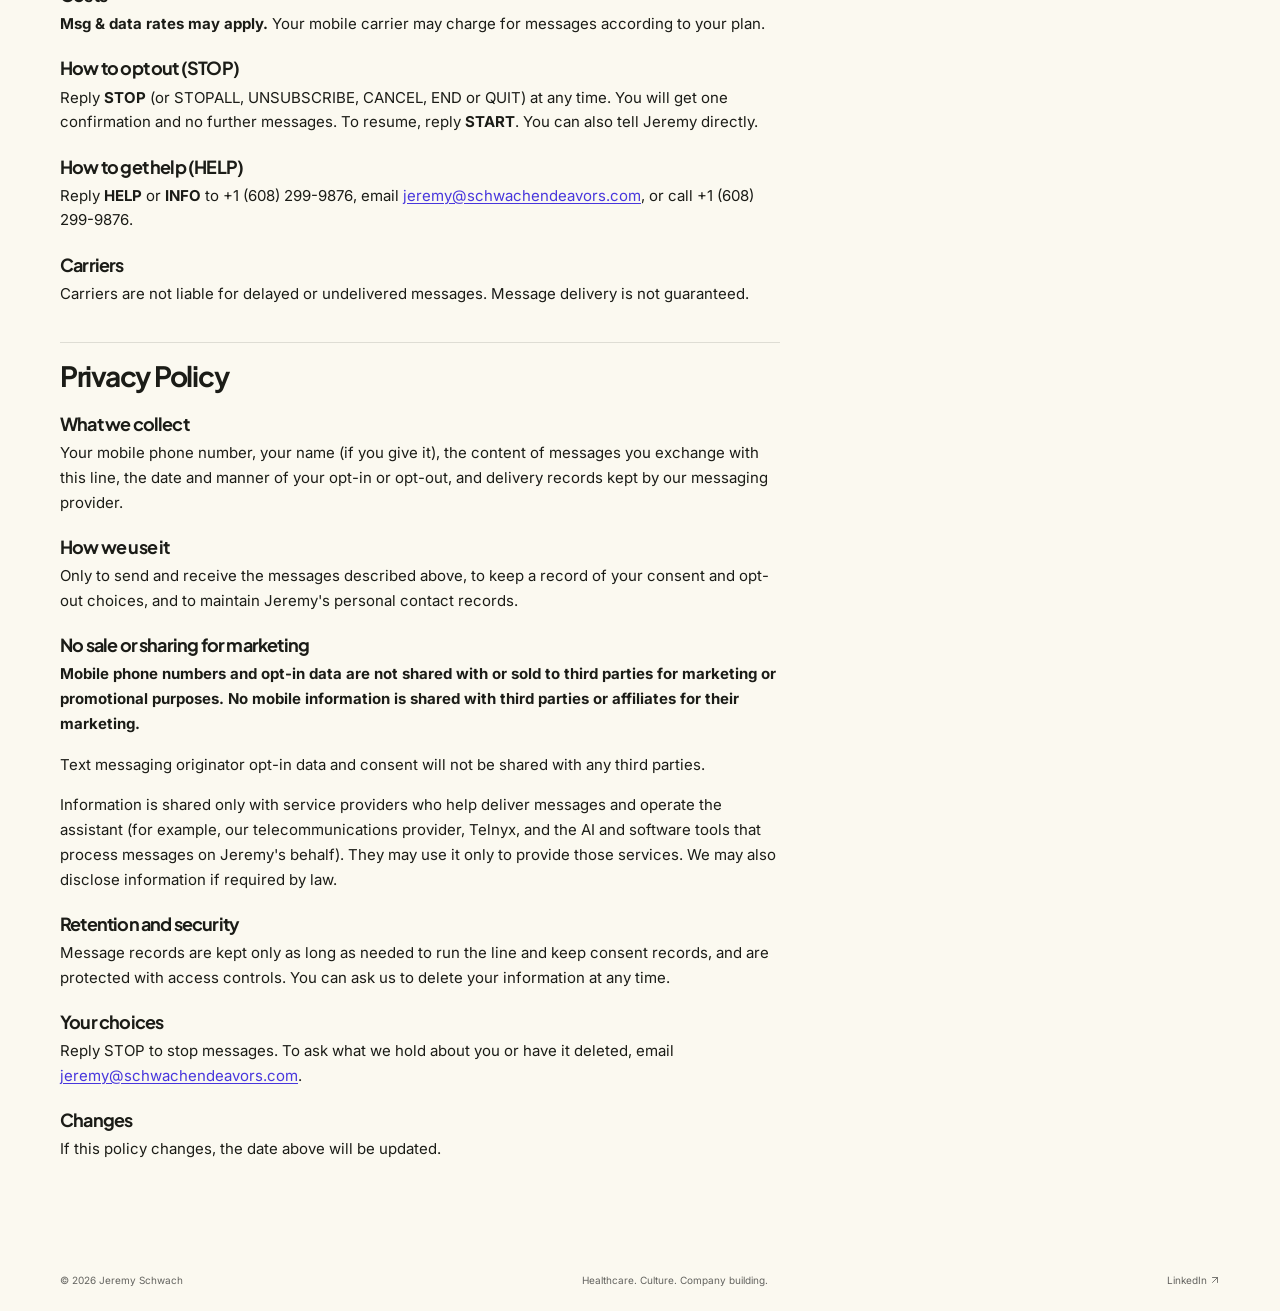
==== commit 9f06e25a: "Show the Grokkie SMS number and opt-in path for 10DLC review. Telnyx error 806 failed because the re" ====
--- a/sms/index.html
+++ b/sms/index.html
@@ -21,6 +21,9 @@
 .legal .meta { color:#3b3c38; }
 .legal a { color:var(--purple); text-decoration:underline; text-underline-offset:2px; }
 .legal .box { background:var(--soft); border:1px solid var(--line); border-radius:8px; padding:14px 16px; margin:22px 0 8px; }
+.legal .cta { background:var(--soft); border:2px solid var(--purple); border-radius:8px; padding:16px 18px; margin:22px 0; }
+.legal .cta h2 { font-size:clamp(20px,2.2vw,26px); margin:0 0 12px; padding:0; border:0; }
+.legal .cta p:last-child { margin-bottom:0; }
 .legal ul { margin:0 0 16px; padding-left:1.25rem; }
 .legal li { margin:0 0 8px; }
 @media(max-width:700px) {
@@ -45,20 +48,28 @@
 <main id="main">
 <article class="legal">
 <h1>SMS Privacy Policy &amp; Terms</h1>
-<p class="meta">Text line: <strong>Jeremy Schwach's personal assistant text line</strong><br>
+<p class="meta">Text line: <strong>+1 (608) 299-9876</strong> &mdash; Jeremy Schwach's personal assistant text line (Grokkie)<br>
 Operated by: Jeremy Schwach, an individual (Miami Shores, FL), through his AI assistant, Grokkie.<br>
 Contact: <a href="mailto:jeremy@schwachendeavors.com">jeremy@schwachendeavors.com</a><br>
-Last updated: November 3, 2026</p>
+Last updated: November 12, 2026</p>
+
+<div class="cta" id="opt-in">
+<h2>How to opt in to Grokkie SMS</h2>
+<p>This is Jeremy Schwach's personal assistant text program. Messages are sent by his AI assistant, Grokkie, from +1 (608) 299-9876.</p>
+<p><strong>To opt in, text START to +1 (608) 299-9876.</strong> You can also opt in by giving Jeremy Schwach verbal or written consent (in person, by phone, email, or text) and confirming your mobile number. No one is texted before they opt in.</p>
+<p>By opting in, you agree to receive personal assistant SMS from Jeremy Schwach's assistant, Grokkie (scheduling, appointment confirmations, logistics, reminders, replies to questions, and verification codes). Message frequency varies, usually a few messages per month. <strong>Message and data rates may apply.</strong> Reply <strong>STOP</strong> to opt out. Reply <strong>HELP</strong> for help. Consent is not a condition of purchase. No mobile information will be shared with third parties or affiliates for marketing or promotional purposes. Text messaging originator opt-in data and consent will not be shared with any third parties.</p>
+<p><a href="#privacy">Privacy Policy</a> · <a href="#terms">SMS Terms</a></p>
+</div>
 
 <div class="box"><strong>Summary.</strong> This is a personal assistant text line used for one-to-one messages with people Jeremy knows. It is not a marketing program. Your mobile number and opt-in information are never shared with or sold to third parties for marketing. Message frequency varies. Msg &amp; data rates may apply. Reply STOP to opt out, HELP for help.</div>
 
 <h2 id="terms">SMS Terms</h2>
 <h3>What this program is</h3>
-<p>Jeremy Schwach's assistant, Grokkie, sends and receives low-volume, one-to-one text messages on his personal assistant text line. Messages are about scheduling and appointment confirmations, logistics and reminders, replies to questions you asked, and one-time verification codes for people who asked this text line for one. There are no promotional or bulk messages.</p>
+<p>Jeremy Schwach's assistant, Grokkie, sends and receives low-volume, one-to-one text messages on +1 (608) 299-9876. Messages are about scheduling and appointment confirmations, logistics and reminders, replies to questions you asked, and one-time verification codes for people who asked this text line for one. There are no promotional or bulk messages.</p>
 <h3>Who receives messages and how you opt in</h3>
-<p>Recipients are Jeremy's family members, his executive assistant, and a small number of vendors, schools and service providers who asked to be reached by text. There is no web sign-up form. You opt in in one of these ways:</p>
+<p>Recipients are Jeremy's family members, his executive assistant, and a small number of vendors, schools and service providers who asked to be reached by text. You opt in in one of these ways:</p>
 <ul>
-<li>You text this line first, or reply to a text from it; or</li>
+<li>You text <strong>START</strong> to +1 (608) 299-9876, text that number first, or reply to a text from it, as shown in the opt-in box at the top of this page; or</li>
 <li>You tell Jeremy Schwach in person, by phone, or in writing (email or text) that you agree to text with this line, and give or confirm your own mobile number.</li>
 </ul>
 <p>After you agree, the first message you receive is a confirmation: &ldquo;You're now set up to text with Jeremy Schwach's assistant, Grokkie. Msg frequency varies, usually a few per month. Msg &amp; data rates may apply. Reply HELP for help, STOP to opt out.&rdquo; No one is texted before consent is given. Consent is not a condition of buying anything.</p>
@@ -69,7 +80,7 @@
 <h3>How to opt out (STOP)</h3>
 <p>Reply <strong>STOP</strong> (or STOPALL, UNSUBSCRIBE, CANCEL, END or QUIT) at any time. You will get one confirmation and no further messages. To resume, reply <strong>START</strong>. You can also tell Jeremy directly.</p>
 <h3>How to get help (HELP)</h3>
-<p>Reply <strong>HELP</strong> or <strong>INFO</strong> to the text line, or email <a href="mailto:jeremy@schwachendeavors.com">jeremy@schwachendeavors.com</a>.</p>
+<p>Reply <strong>HELP</strong> or <strong>INFO</strong> to +1 (608) 299-9876, email <a href="mailto:jeremy@schwachendeavors.com">jeremy@schwachendeavors.com</a>, or call +1 (608) 299-9876.</p>
 <h3>Carriers</h3>
 <p>Carriers are not liable for delayed or undelivered messages. Message delivery is not guaranteed.</p>
 
@@ -80,6 +91,7 @@
 <p>Only to send and receive the messages described above, to keep a record of your consent and opt-out choices, and to maintain Jeremy's personal contact records.</p>
 <h3>No sale or sharing for marketing</h3>
 <p><strong>Mobile phone numbers and opt-in data are not shared with or sold to third parties for marketing or promotional purposes. No mobile information is shared with third parties or affiliates for their marketing.</strong></p>
+<p>Text messaging originator opt-in data and consent will not be shared with any third parties.</p>
 <p>Information is shared only with service providers who help deliver messages and operate the assistant (for example, our telecommunications provider, Telnyx, and the AI and software tools that process messages on Jeremy's behalf). They may use it only to provide those services. We may also disclose information if required by law.</p>
 <h3>Retention and security</h3>
 <p>Message records are kept only as long as needed to run the line and keep consent records, and are protected with access controls. You can ask us to delete your information at any time.</p>
--- a/assets/styles.css
+++ b/assets/styles.css
@@ -527,6 +527,15 @@
   font-size:10px;
   color:var(--muted)
 }
+.footer-links {
+  display:flex;
+  align-items:center;
+  justify-content:flex-end;
+  gap:16px
+}
+.footer .footer-links a {
+  margin-left:0
+}
 .media-intro {
   padding-block:49px 34px
 }
@@ -905,8 +914,11 @@
 .footer>span:nth-child(2) {
   display:none
 }
-.footer a {
+.footer > a, .footer-links {
   margin-left:auto
+}
+.footer-links {
+  gap:16px
 }
 .media-intro {
   padding-block:31px 25px
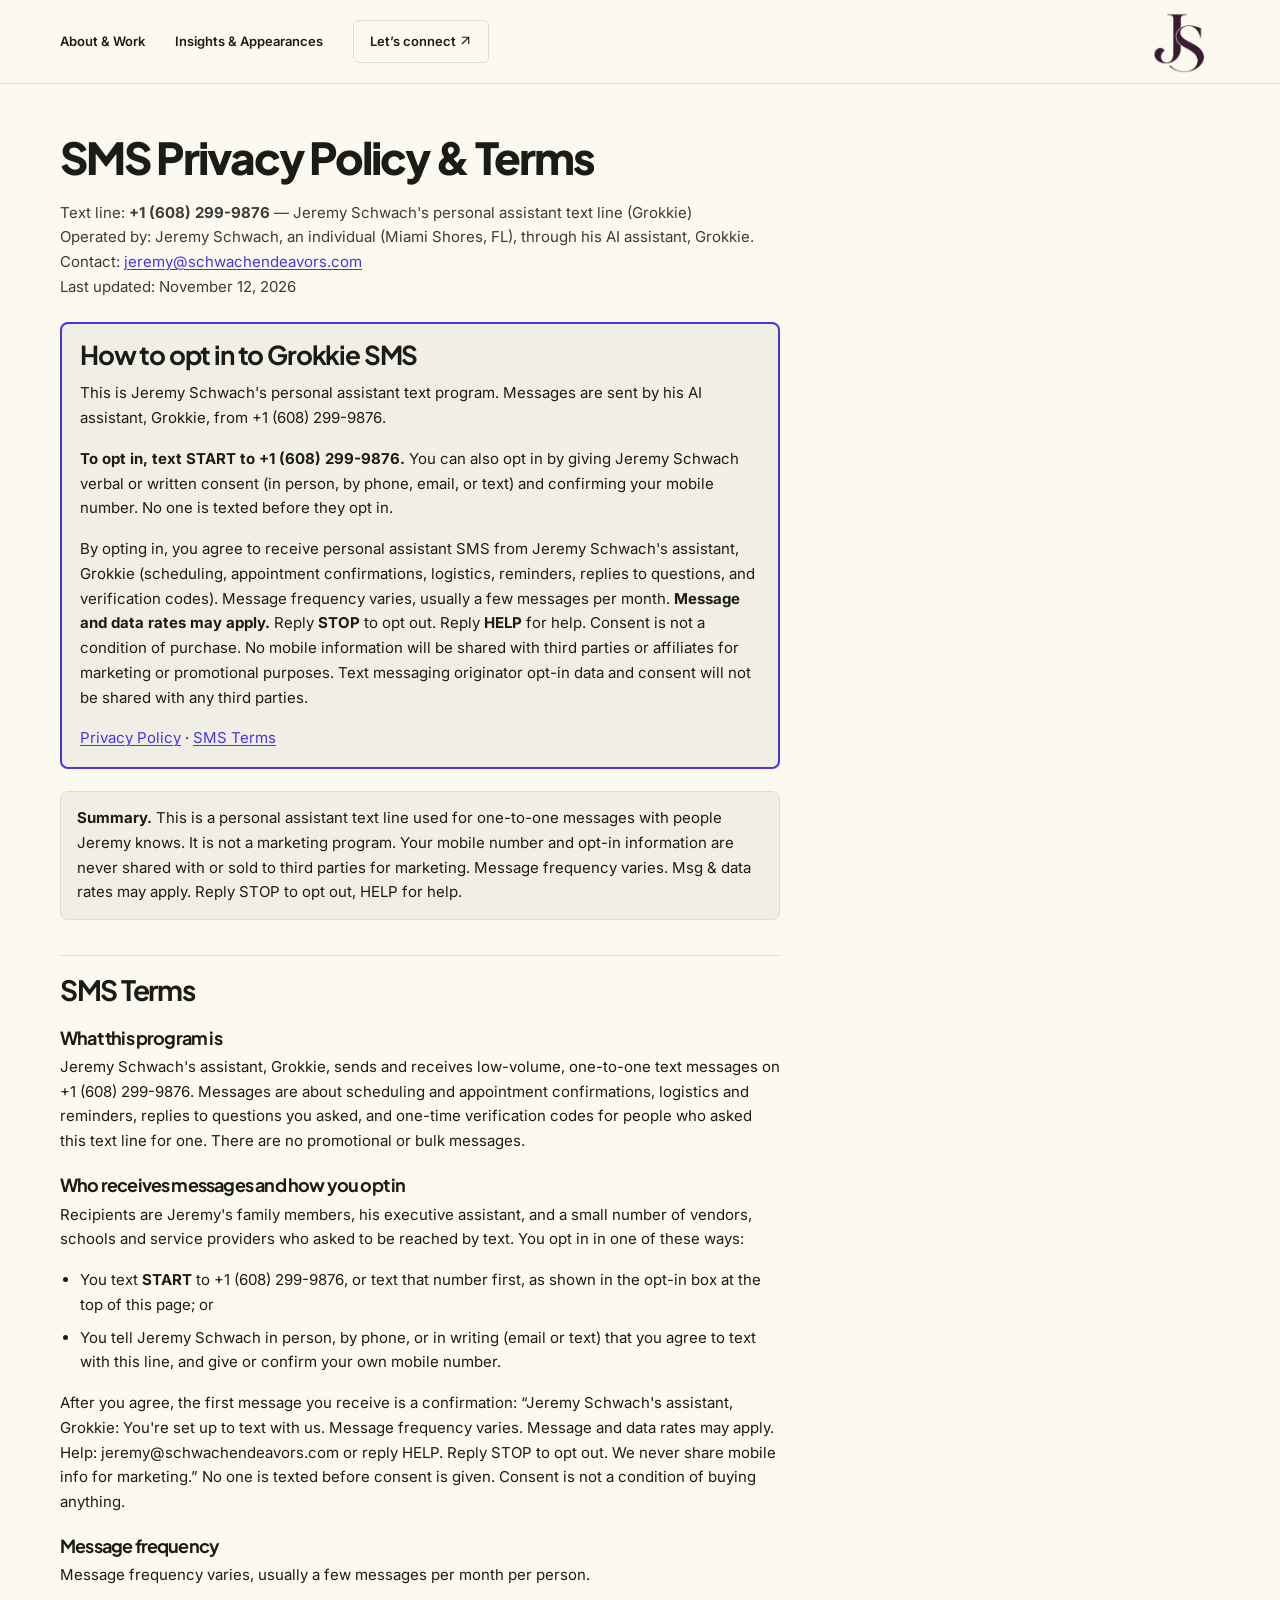
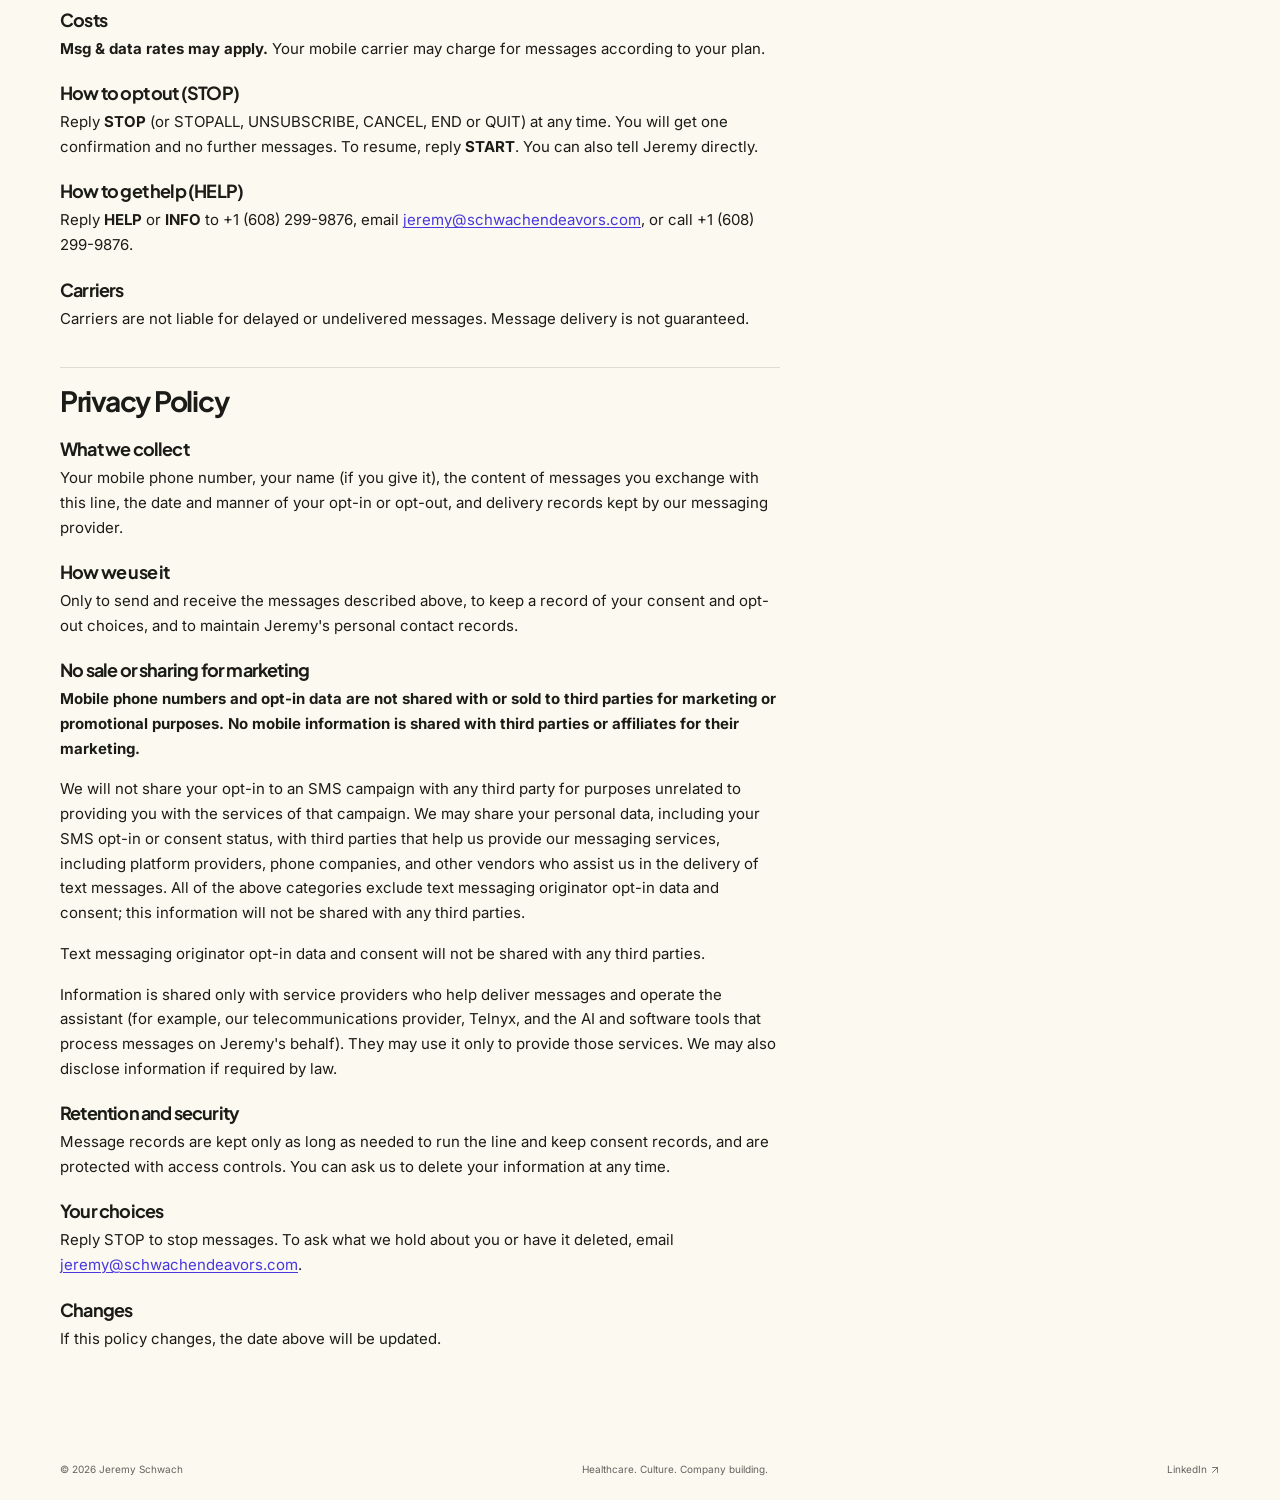
==== commit 1cbfac43: "Align SMS confirmation text and privacy sharing language with TCR guidance. Replace the opt-in list " ====
--- a/sms/index.html
+++ b/sms/index.html
@@ -69,10 +69,10 @@
 <h3>Who receives messages and how you opt in</h3>
 <p>Recipients are Jeremy's family members, his executive assistant, and a small number of vendors, schools and service providers who asked to be reached by text. You opt in in one of these ways:</p>
 <ul>
-<li>You text <strong>START</strong> to +1 (608) 299-9876, text that number first, or reply to a text from it, as shown in the opt-in box at the top of this page; or</li>
+<li>You text <strong>START</strong> to +1 (608) 299-9876, or text that number first, as shown in the opt-in box at the top of this page; or</li>
 <li>You tell Jeremy Schwach in person, by phone, or in writing (email or text) that you agree to text with this line, and give or confirm your own mobile number.</li>
 </ul>
-<p>After you agree, the first message you receive is a confirmation: &ldquo;You're now set up to text with Jeremy Schwach's assistant, Grokkie. Msg frequency varies, usually a few per month. Msg &amp; data rates may apply. Reply HELP for help, STOP to opt out.&rdquo; No one is texted before consent is given. Consent is not a condition of buying anything.</p>
+<p>After you agree, the first message you receive is a confirmation: &ldquo;Jeremy Schwach's assistant, Grokkie: You're set up to text with us. Message frequency varies. Message and data rates may apply. Help: jeremy@schwachendeavors.com or reply HELP. Reply STOP to opt out. We never share mobile info for marketing.&rdquo; No one is texted before consent is given. Consent is not a condition of buying anything.</p>
 <h3>Message frequency</h3>
 <p>Message frequency varies, usually a few messages per month per person.</p>
 <h3>Costs</h3>
@@ -91,6 +91,7 @@
 <p>Only to send and receive the messages described above, to keep a record of your consent and opt-out choices, and to maintain Jeremy's personal contact records.</p>
 <h3>No sale or sharing for marketing</h3>
 <p><strong>Mobile phone numbers and opt-in data are not shared with or sold to third parties for marketing or promotional purposes. No mobile information is shared with third parties or affiliates for their marketing.</strong></p>
+<p>We will not share your opt-in to an SMS campaign with any third party for purposes unrelated to providing you with the services of that campaign. We may share your personal data, including your SMS opt-in or consent status, with third parties that help us provide our messaging services, including platform providers, phone companies, and other vendors who assist us in the delivery of text messages. All of the above categories exclude text messaging originator opt-in data and consent; this information will not be shared with any third parties.</p>
 <p>Text messaging originator opt-in data and consent will not be shared with any third parties.</p>
 <p>Information is shared only with service providers who help deliver messages and operate the assistant (for example, our telecommunications provider, Telnyx, and the AI and software tools that process messages on Jeremy's behalf). They may use it only to provide those services. We may also disclose information if required by law.</p>
 <h3>Retention and security</h3>
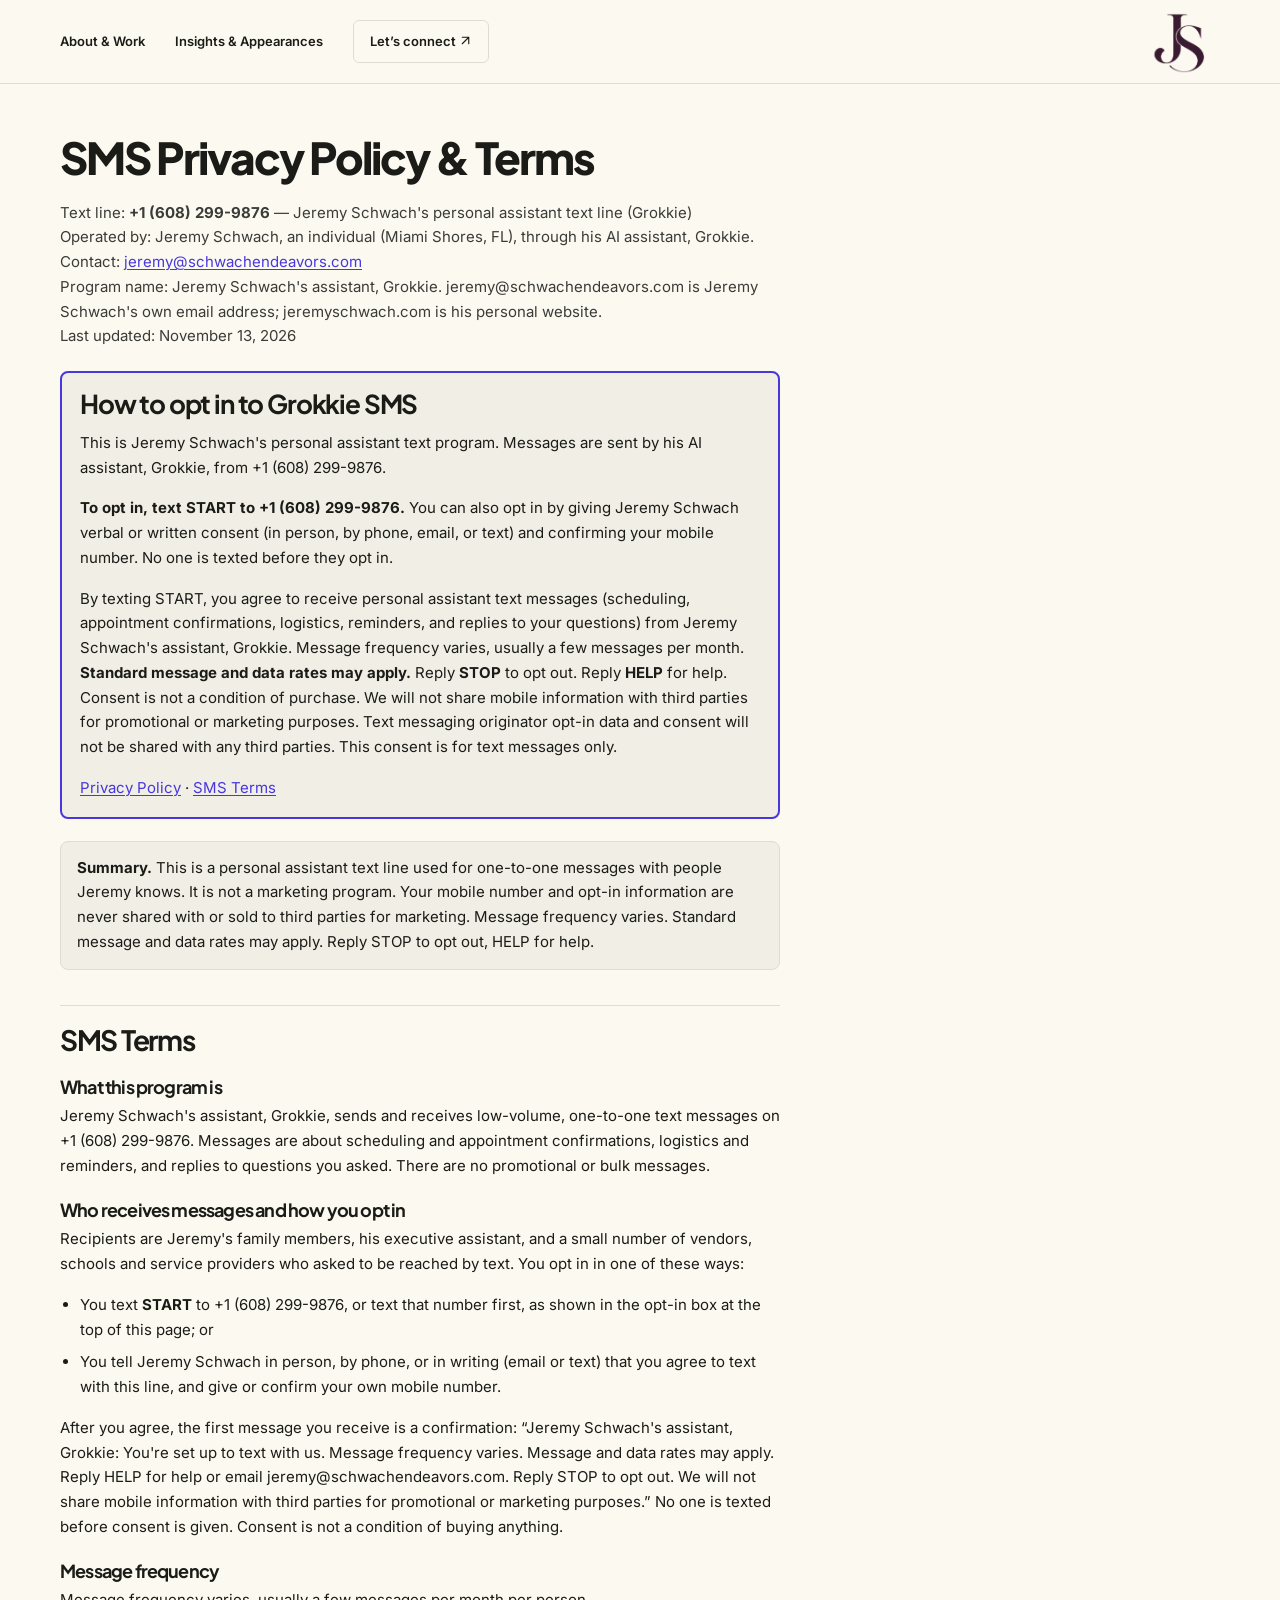
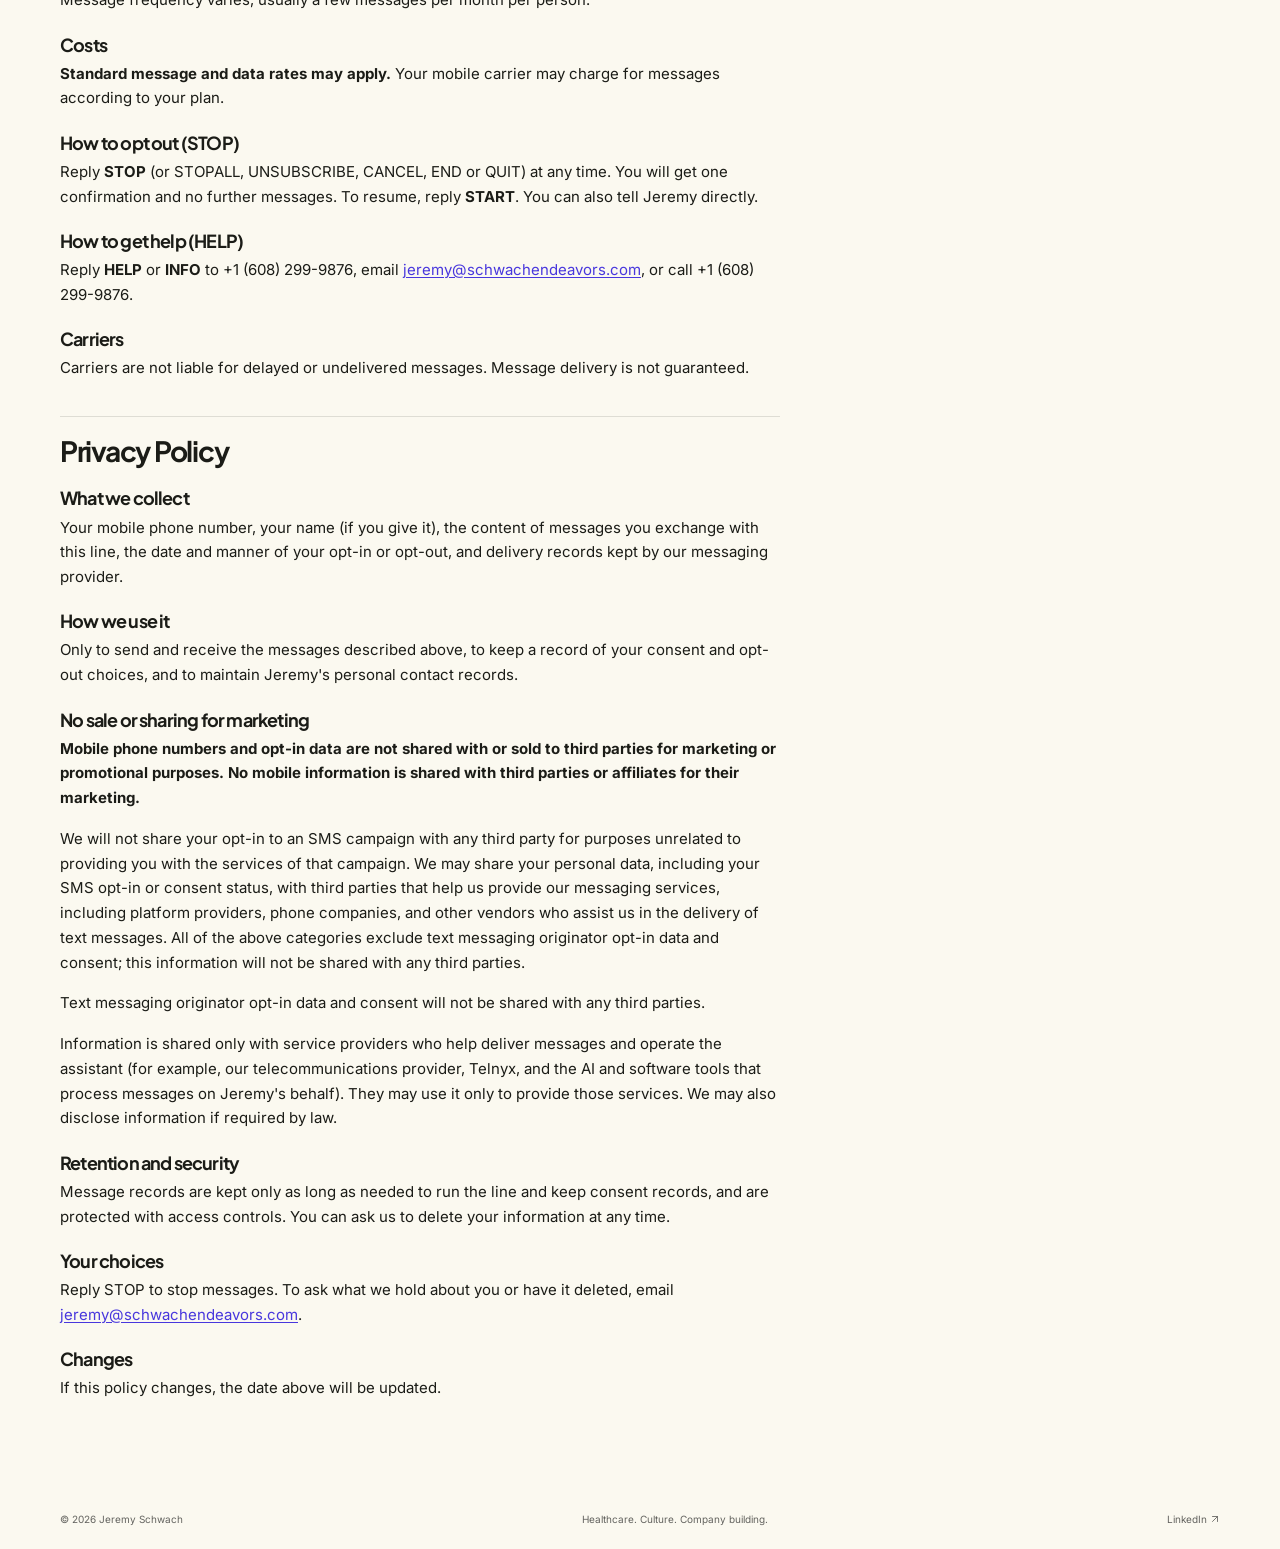
==== commit 887bf24f: "Update the SMS page to 10DLC v4 wording. Drop verification-code language, make texting START the exp" ====
--- a/sms/index.html
+++ b/sms/index.html
@@ -37,11 +37,11 @@
 <a class="skip" href="#main">Skip to content</a>
 <header class="header">
 <nav class="wrap nav" aria-label="Main navigation">
-<a class="wordmark" href="../index.html" aria-label="Jeremy Schwach — home"><img class="brand-monogram" src="../images/JS-classic.png" alt="JS monogram" width="60" height="51"></a>
+<a aria-label='Jeremy Schwach — home' class='wordmark' href='/'><img class="brand-monogram" src="../images/JS-classic.png" alt="JS monogram" width="60" height="51"></a>
 <div class="nav-links">
-<a href="../index.html">About &amp; Work</a>
-<a href="../insights.html">Insights &amp; Appearances</a>
-<a class="nav-contact" href="../index.html#contact">Let’s connect <span aria-hidden="true"><svg class="arrow-icon" aria-hidden="true" viewBox="0 0 20 20" fill="none"><path d="M5 15 15 5M5 5h10v10" stroke="currentColor" stroke-width="1.7" stroke-linecap="round" stroke-linejoin="round"/></svg></span></a>
+<a href='/'>About &amp; Work</a>
+<a href='/insights'>Insights &amp; Appearances</a>
+<a class='nav-contact' href='/#contact'>Let’s connect <span aria-hidden="true"><svg class="arrow-icon" aria-hidden="true" viewBox="0 0 20 20" fill="none"><path d="M5 15 15 5M5 5h10v10" stroke="currentColor" stroke-width="1.7" stroke-linecap="round" stroke-linejoin="round"/></svg></span></a>
 </div>
 </nav>
 </header>
@@ -51,32 +51,33 @@
 <p class="meta">Text line: <strong>+1 (608) 299-9876</strong> &mdash; Jeremy Schwach's personal assistant text line (Grokkie)<br>
 Operated by: Jeremy Schwach, an individual (Miami Shores, FL), through his AI assistant, Grokkie.<br>
 Contact: <a href="mailto:jeremy@schwachendeavors.com">jeremy@schwachendeavors.com</a><br>
-Last updated: November 12, 2026</p>
+Program name: Jeremy Schwach's assistant, Grokkie. jeremy@schwachendeavors.com is Jeremy Schwach's own email address; jeremyschwach.com is his personal website.<br>
+Last updated: November 13, 2026</p>
 
 <div class="cta" id="opt-in">
 <h2>How to opt in to Grokkie SMS</h2>
 <p>This is Jeremy Schwach's personal assistant text program. Messages are sent by his AI assistant, Grokkie, from +1 (608) 299-9876.</p>
 <p><strong>To opt in, text START to +1 (608) 299-9876.</strong> You can also opt in by giving Jeremy Schwach verbal or written consent (in person, by phone, email, or text) and confirming your mobile number. No one is texted before they opt in.</p>
-<p>By opting in, you agree to receive personal assistant SMS from Jeremy Schwach's assistant, Grokkie (scheduling, appointment confirmations, logistics, reminders, replies to questions, and verification codes). Message frequency varies, usually a few messages per month. <strong>Message and data rates may apply.</strong> Reply <strong>STOP</strong> to opt out. Reply <strong>HELP</strong> for help. Consent is not a condition of purchase. No mobile information will be shared with third parties or affiliates for marketing or promotional purposes. Text messaging originator opt-in data and consent will not be shared with any third parties.</p>
+<p>By texting START, you agree to receive personal assistant text messages (scheduling, appointment confirmations, logistics, reminders, and replies to your questions) from Jeremy Schwach's assistant, Grokkie. Message frequency varies, usually a few messages per month. <strong>Standard message and data rates may apply.</strong> Reply <strong>STOP</strong> to opt out. Reply <strong>HELP</strong> for help. Consent is not a condition of purchase. We will not share mobile information with third parties for promotional or marketing purposes. Text messaging originator opt-in data and consent will not be shared with any third parties. This consent is for text messages only.</p>
 <p><a href="#privacy">Privacy Policy</a> · <a href="#terms">SMS Terms</a></p>
 </div>
 
-<div class="box"><strong>Summary.</strong> This is a personal assistant text line used for one-to-one messages with people Jeremy knows. It is not a marketing program. Your mobile number and opt-in information are never shared with or sold to third parties for marketing. Message frequency varies. Msg &amp; data rates may apply. Reply STOP to opt out, HELP for help.</div>
+<div class="box"><strong>Summary.</strong> This is a personal assistant text line used for one-to-one messages with people Jeremy knows. It is not a marketing program. Your mobile number and opt-in information are never shared with or sold to third parties for marketing. Message frequency varies. Standard message and data rates may apply. Reply STOP to opt out, HELP for help.</div>
 
 <h2 id="terms">SMS Terms</h2>
 <h3>What this program is</h3>
-<p>Jeremy Schwach's assistant, Grokkie, sends and receives low-volume, one-to-one text messages on +1 (608) 299-9876. Messages are about scheduling and appointment confirmations, logistics and reminders, replies to questions you asked, and one-time verification codes for people who asked this text line for one. There are no promotional or bulk messages.</p>
+<p>Jeremy Schwach's assistant, Grokkie, sends and receives low-volume, one-to-one text messages on +1 (608) 299-9876. Messages are about scheduling and appointment confirmations, logistics and reminders, and replies to questions you asked. There are no promotional or bulk messages.</p>
 <h3>Who receives messages and how you opt in</h3>
 <p>Recipients are Jeremy's family members, his executive assistant, and a small number of vendors, schools and service providers who asked to be reached by text. You opt in in one of these ways:</p>
 <ul>
 <li>You text <strong>START</strong> to +1 (608) 299-9876, or text that number first, as shown in the opt-in box at the top of this page; or</li>
 <li>You tell Jeremy Schwach in person, by phone, or in writing (email or text) that you agree to text with this line, and give or confirm your own mobile number.</li>
 </ul>
-<p>After you agree, the first message you receive is a confirmation: &ldquo;Jeremy Schwach's assistant, Grokkie: You're set up to text with us. Message frequency varies. Message and data rates may apply. Help: jeremy@schwachendeavors.com or reply HELP. Reply STOP to opt out. We never share mobile info for marketing.&rdquo; No one is texted before consent is given. Consent is not a condition of buying anything.</p>
+<p>After you agree, the first message you receive is a confirmation: &ldquo;Jeremy Schwach's assistant, Grokkie: You're set up to text with us. Message frequency varies. Message and data rates may apply. Reply HELP for help or email jeremy@schwachendeavors.com. Reply STOP to opt out. We will not share mobile information with third parties for promotional or marketing purposes.&rdquo; No one is texted before consent is given. Consent is not a condition of buying anything.</p>
 <h3>Message frequency</h3>
 <p>Message frequency varies, usually a few messages per month per person.</p>
 <h3>Costs</h3>
-<p><strong>Msg &amp; data rates may apply.</strong> Your mobile carrier may charge for messages according to your plan.</p>
+<p><strong>Standard message and data rates may apply.</strong> Your mobile carrier may charge for messages according to your plan.</p>
 <h3>How to opt out (STOP)</h3>
 <p>Reply <strong>STOP</strong> (or STOPALL, UNSUBSCRIBE, CANCEL, END or QUIT) at any time. You will get one confirmation and no further messages. To resume, reply <strong>START</strong>. You can also tell Jeremy directly.</p>
 <h3>How to get help (HELP)</h3>
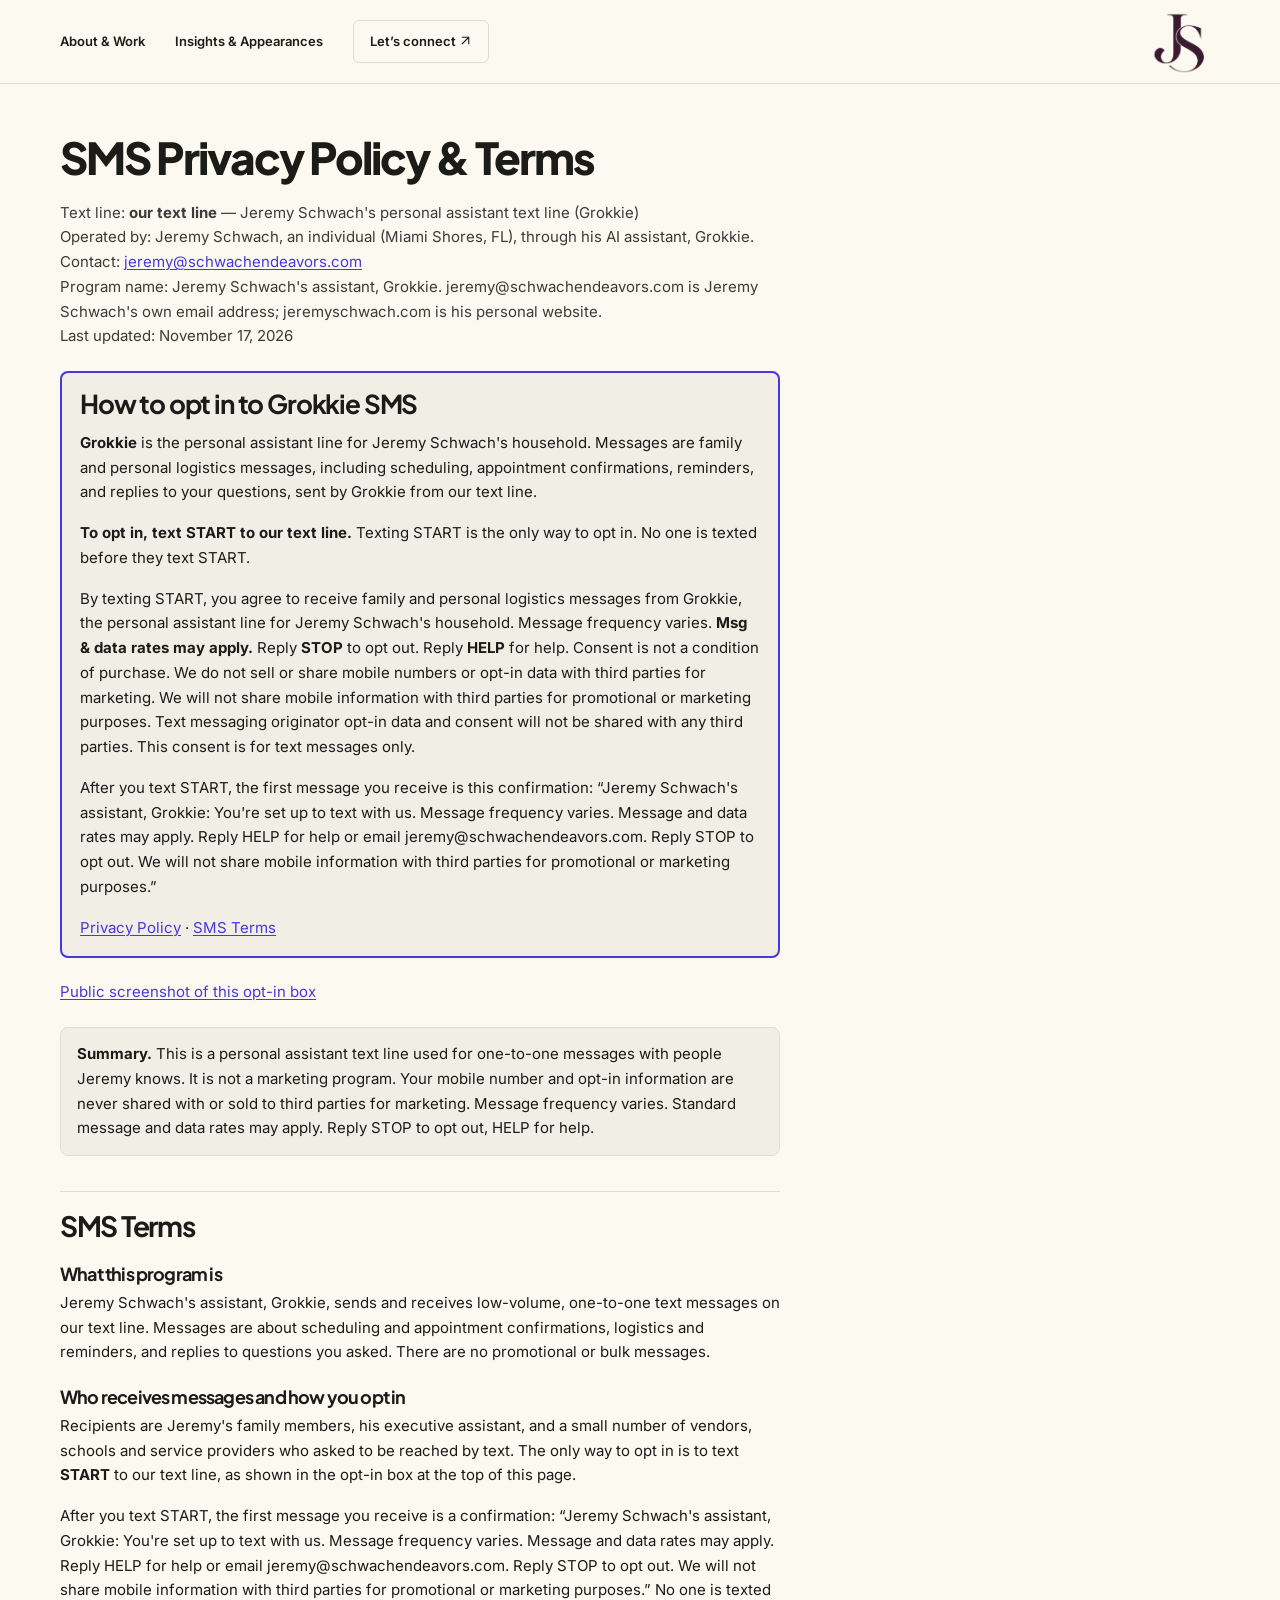
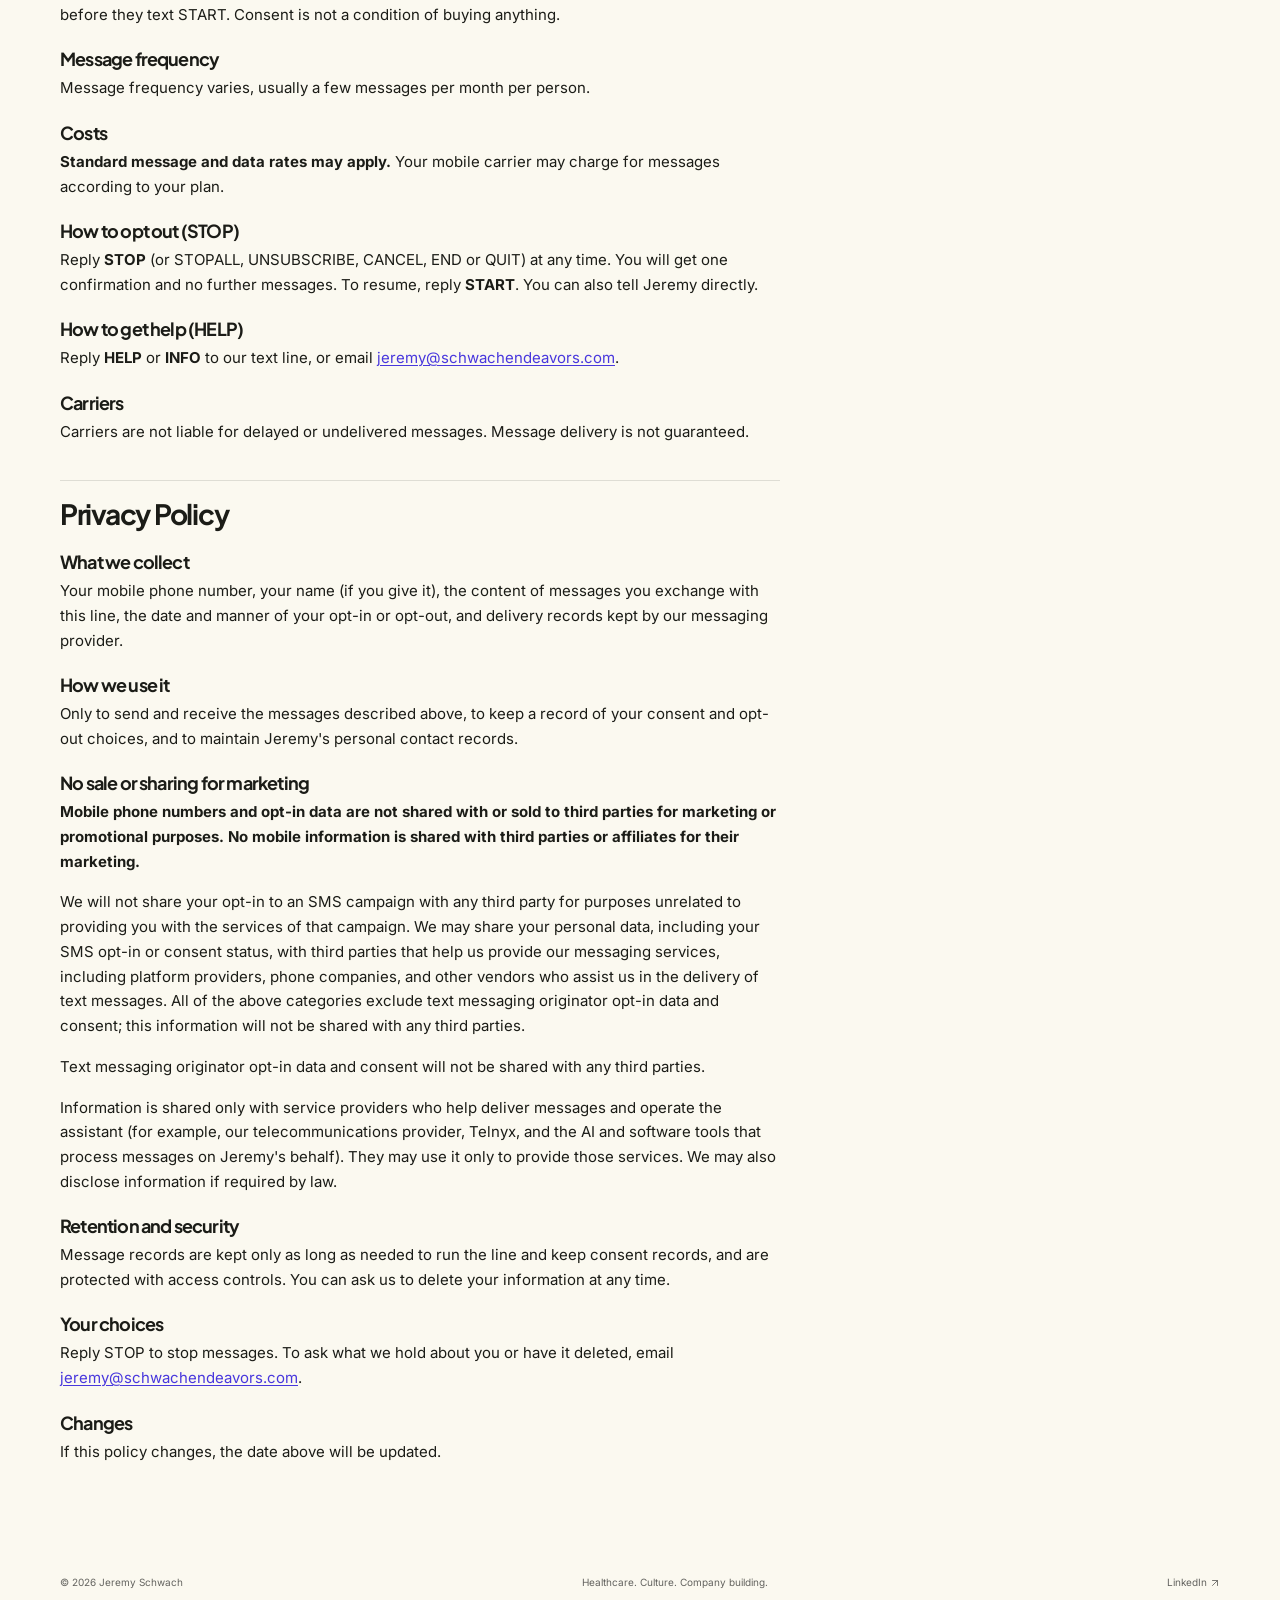
==== commit 8da505f8: "Merge pull request #14 from jschwach/sms-start-only-opt-in" ====
--- a/sms/index.html
+++ b/sms/index.html
@@ -48,32 +48,30 @@
 <main id="main">
 <article class="legal">
 <h1>SMS Privacy Policy &amp; Terms</h1>
-<p class="meta">Text line: <strong>+1 (608) 299-9876</strong> &mdash; Jeremy Schwach's personal assistant text line (Grokkie)<br>
+<p class="meta">Text line: <strong>our text line</strong> &mdash; Jeremy Schwach's personal assistant text line (Grokkie)<br>
 Operated by: Jeremy Schwach, an individual (Miami Shores, FL), through his AI assistant, Grokkie.<br>
 Contact: <a href="mailto:jeremy@schwachendeavors.com">jeremy@schwachendeavors.com</a><br>
 Program name: Jeremy Schwach's assistant, Grokkie. jeremy@schwachendeavors.com is Jeremy Schwach's own email address; jeremyschwach.com is his personal website.<br>
-Last updated: November 13, 2026</p>
+Last updated: November 17, 2026</p>
 
 <div class="cta" id="opt-in">
 <h2>How to opt in to Grokkie SMS</h2>
-<p>This is Jeremy Schwach's personal assistant text program. Messages are sent by his AI assistant, Grokkie, from +1 (608) 299-9876.</p>
-<p><strong>To opt in, text START to +1 (608) 299-9876.</strong> You can also opt in by giving Jeremy Schwach verbal or written consent (in person, by phone, email, or text) and confirming your mobile number. No one is texted before they opt in.</p>
-<p>By texting START, you agree to receive personal assistant text messages (scheduling, appointment confirmations, logistics, reminders, and replies to your questions) from Jeremy Schwach's assistant, Grokkie. Message frequency varies, usually a few messages per month. <strong>Standard message and data rates may apply.</strong> Reply <strong>STOP</strong> to opt out. Reply <strong>HELP</strong> for help. Consent is not a condition of purchase. We will not share mobile information with third parties for promotional or marketing purposes. Text messaging originator opt-in data and consent will not be shared with any third parties. This consent is for text messages only.</p>
+<p><strong>Grokkie</strong> is the personal assistant line for Jeremy Schwach's household. Messages are family and personal logistics messages, including scheduling, appointment confirmations, reminders, and replies to your questions, sent by Grokkie from our text line.</p>
+<p><strong>To opt in, text START to our text line.</strong> Texting START is the only way to opt in. No one is texted before they text START.</p>
+<p>By texting START, you agree to receive family and personal logistics messages from Grokkie, the personal assistant line for Jeremy Schwach's household. Message frequency varies. <strong>Msg &amp; data rates may apply.</strong> Reply <strong>STOP</strong> to opt out. Reply <strong>HELP</strong> for help. Consent is not a condition of purchase. We do not sell or share mobile numbers or opt-in data with third parties for marketing. We will not share mobile information with third parties for promotional or marketing purposes. Text messaging originator opt-in data and consent will not be shared with any third parties. This consent is for text messages only.</p>
+<p>After you text START, the first message you receive is this confirmation: &ldquo;Jeremy Schwach's assistant, Grokkie: You're set up to text with us. Message frequency varies. Message and data rates may apply. Reply HELP for help or email jeremy@schwachendeavors.com. Reply STOP to opt out. We will not share mobile information with third parties for promotional or marketing purposes.&rdquo;</p>
 <p><a href="#privacy">Privacy Policy</a> · <a href="#terms">SMS Terms</a></p>
 </div>
+<p><a href="opt-in-screenshot.png">Public screenshot of this opt-in box</a></p>
 
 <div class="box"><strong>Summary.</strong> This is a personal assistant text line used for one-to-one messages with people Jeremy knows. It is not a marketing program. Your mobile number and opt-in information are never shared with or sold to third parties for marketing. Message frequency varies. Standard message and data rates may apply. Reply STOP to opt out, HELP for help.</div>
 
 <h2 id="terms">SMS Terms</h2>
 <h3>What this program is</h3>
-<p>Jeremy Schwach's assistant, Grokkie, sends and receives low-volume, one-to-one text messages on +1 (608) 299-9876. Messages are about scheduling and appointment confirmations, logistics and reminders, and replies to questions you asked. There are no promotional or bulk messages.</p>
+<p>Jeremy Schwach's assistant, Grokkie, sends and receives low-volume, one-to-one text messages on our text line. Messages are about scheduling and appointment confirmations, logistics and reminders, and replies to questions you asked. There are no promotional or bulk messages.</p>
 <h3>Who receives messages and how you opt in</h3>
-<p>Recipients are Jeremy's family members, his executive assistant, and a small number of vendors, schools and service providers who asked to be reached by text. You opt in in one of these ways:</p>
-<ul>
-<li>You text <strong>START</strong> to +1 (608) 299-9876, or text that number first, as shown in the opt-in box at the top of this page; or</li>
-<li>You tell Jeremy Schwach in person, by phone, or in writing (email or text) that you agree to text with this line, and give or confirm your own mobile number.</li>
-</ul>
-<p>After you agree, the first message you receive is a confirmation: &ldquo;Jeremy Schwach's assistant, Grokkie: You're set up to text with us. Message frequency varies. Message and data rates may apply. Reply HELP for help or email jeremy@schwachendeavors.com. Reply STOP to opt out. We will not share mobile information with third parties for promotional or marketing purposes.&rdquo; No one is texted before consent is given. Consent is not a condition of buying anything.</p>
+<p>Recipients are Jeremy's family members, his executive assistant, and a small number of vendors, schools and service providers who asked to be reached by text. The only way to opt in is to text <strong>START</strong> to our text line, as shown in the opt-in box at the top of this page.</p>
+<p>After you text START, the first message you receive is a confirmation: &ldquo;Jeremy Schwach's assistant, Grokkie: You're set up to text with us. Message frequency varies. Message and data rates may apply. Reply HELP for help or email jeremy@schwachendeavors.com. Reply STOP to opt out. We will not share mobile information with third parties for promotional or marketing purposes.&rdquo; No one is texted before they text START. Consent is not a condition of buying anything.</p>
 <h3>Message frequency</h3>
 <p>Message frequency varies, usually a few messages per month per person.</p>
 <h3>Costs</h3>
@@ -81,7 +79,7 @@
 <h3>How to opt out (STOP)</h3>
 <p>Reply <strong>STOP</strong> (or STOPALL, UNSUBSCRIBE, CANCEL, END or QUIT) at any time. You will get one confirmation and no further messages. To resume, reply <strong>START</strong>. You can also tell Jeremy directly.</p>
 <h3>How to get help (HELP)</h3>
-<p>Reply <strong>HELP</strong> or <strong>INFO</strong> to +1 (608) 299-9876, email <a href="mailto:jeremy@schwachendeavors.com">jeremy@schwachendeavors.com</a>, or call +1 (608) 299-9876.</p>
+<p>Reply <strong>HELP</strong> or <strong>INFO</strong> to our text line, or email <a href="mailto:jeremy@schwachendeavors.com">jeremy@schwachendeavors.com</a>.</p>
 <h3>Carriers</h3>
 <p>Carriers are not liable for delayed or undelivered messages. Message delivery is not guaranteed.</p>
 
